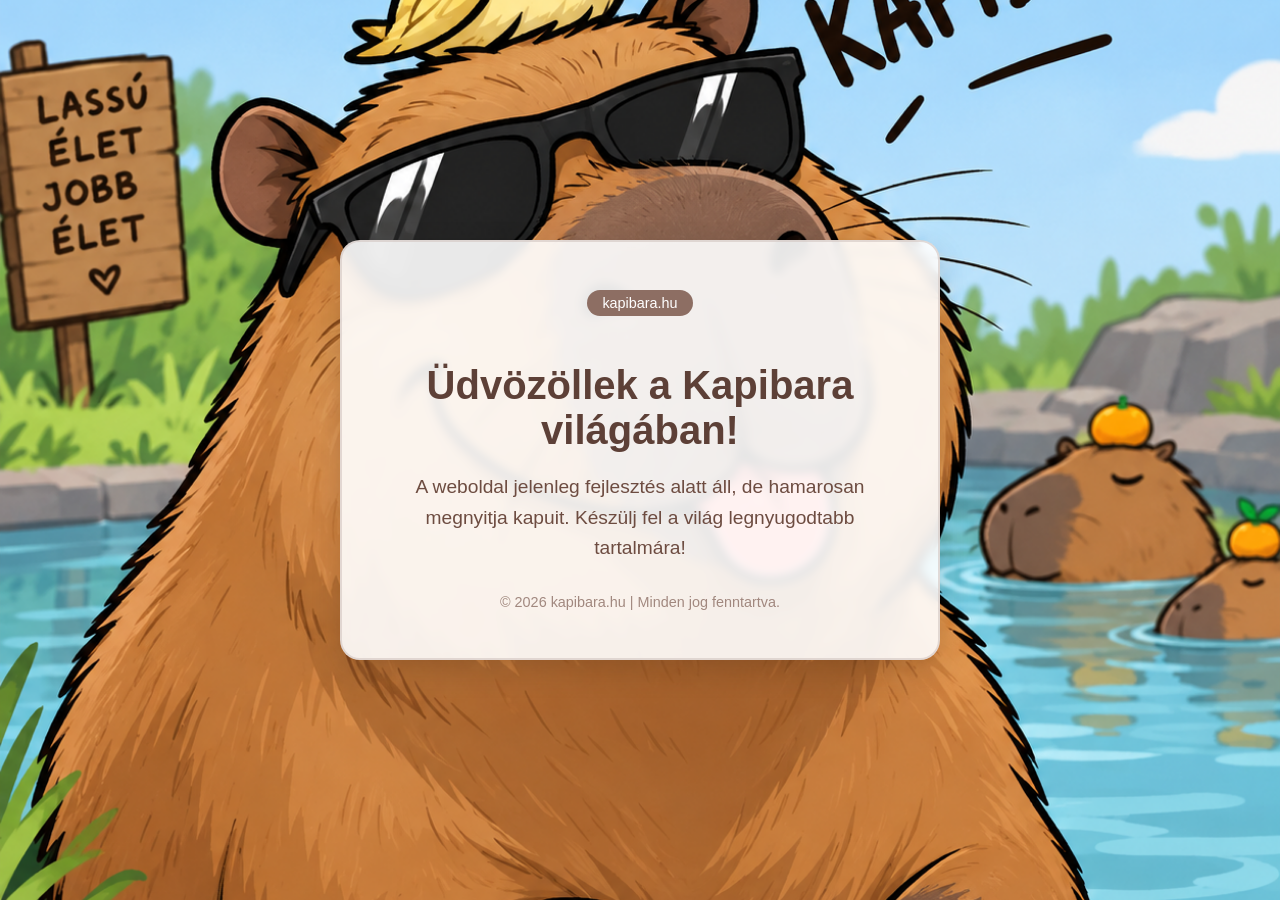
==== index.html @ 33ba71b5 "Update index.html" ====
<!DOCTYPE html>
<html lang="hu">
<head>
    <meta charset="UTF-8">
    <meta name="viewport" content="width=device-width, initial-scale=1.0">
    <title>kapibara.hu - Hamarosan érkezik</title>
    <style>
        body {
            font-family: 'Segoe UI', Tahoma, Geneva, Verdana, sans-serif;
            color: #3e2723;
            margin: 0;
            padding: 0;
            display: flex;
            justify-content: center;
            align-items: center;
            height: 100vh;
            text-align: center;
            
            
            background-color: #f4ede4; 
            background-image: url('image_UdQKE-.png'); 
            background-repeat: no-repeat;
            background-position: center center;
            background-attachment: fixed; 
            background-size: cover; 
        }
        .container {
            
            background-color: rgba(255, 255, 255, 0.9); 
            backdrop-filter: blur(5px); 
            padding: 3rem;
            border-radius: 20px;
            box-shadow: 0 10px 30px rgba(0,0,0,0.15);
            max-width: 500px;
            border: 2px solid rgba(215, 204, 200, 0.7);
            margin: 20px;
        }
        h1 {
            color: #5d4037;
            font-size: 2.5rem;
            margin-bottom: 10px;
        }
        p {
            font-size: 1.2rem;
            line-height: 1.6;
            color: #6d4c41;
        }
        .badge {
            background-color: #8d6e63;
            color: white;
            padding: 5px 15px;
            border-radius: 50px;
            font-size: 0.9rem;
            display: inline-block;
            margin-bottom: 20px;
        }
        .footer {
            margin-top: 30px;
            font-size: 0.9rem;
            color: #a1887f;
        }
    </style>
</head>
<body>

    <div class="container">
        <div class="badge">kapibara.hu</div>
        <h1>Üdvözöllek a Kapibara világában!</h1>
        
        <p>A weboldal jelenleg fejlesztés alatt áll, de hamarosan megnyitja kapuit. Készülj fel a világ legnyugodtabb tartalmára!</p>
        <div class="footer">&copy; 2026 kapibara.hu | Minden jog fenntartva.</div>
    </div>

</body>
</html>
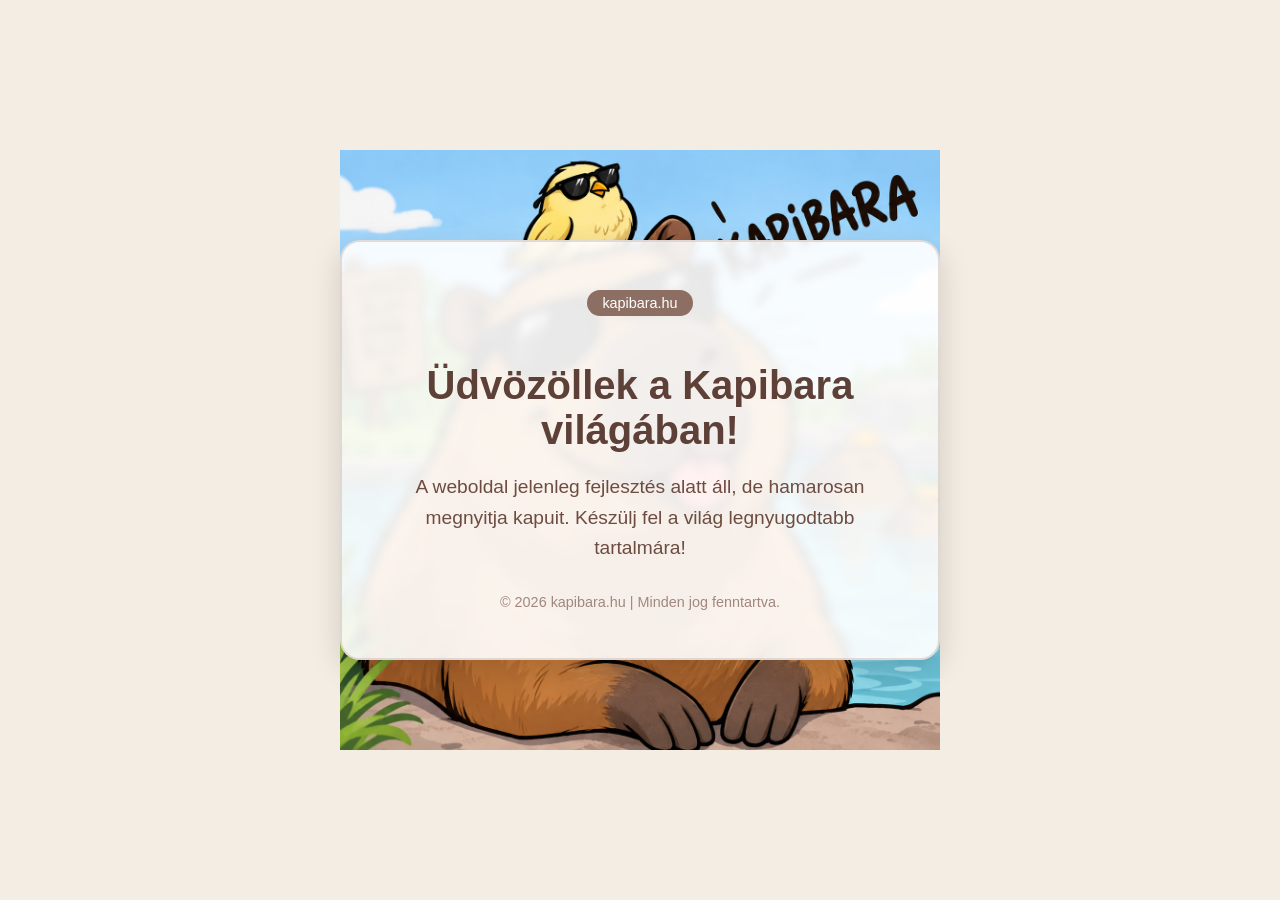
==== commit a34bfe81: "Modify HTML and CSS for improved layout Updated background image size and added comments for clarity" ====
--- a/index.html
+++ b/index.html
@@ -5,7 +5,7 @@
     <meta name="viewport" content="width=device-width, initial-scale=1.0">
     <title>kapibara.hu - Hamarosan érkezik</title>
     <style>
-        body {
+       body {
             font-family: 'Segoe UI', Tahoma, Geneva, Verdana, sans-serif;
             color: #3e2723;
             margin: 0;
@@ -16,13 +16,13 @@
             height: 100vh;
             text-align: center;
             
-            
-            background-color: #f4ede4; 
+            /* Kisebb, középre igazított háttér beállításai */
+            background-color: #f4ede4; /* A rajzhoz illő homokbarna háttérszín a szélekre */
             background-image: url('image_UdQKE-.png'); 
-            background-repeat: no-repeat;
-            background-position: center center;
+            background-repeat: no-repeat; /* Nem engedjük, hogy sokszorozódjon */
+            background-position: center center; /* Pontosan középen tartja a képet */
             background-attachment: fixed; 
-            background-size: cover; 
+            background-size: 600px auto; /* Fix 600 pixel szélesre veszi a képet, így nem lesz óriási */
         }
         .container {
             
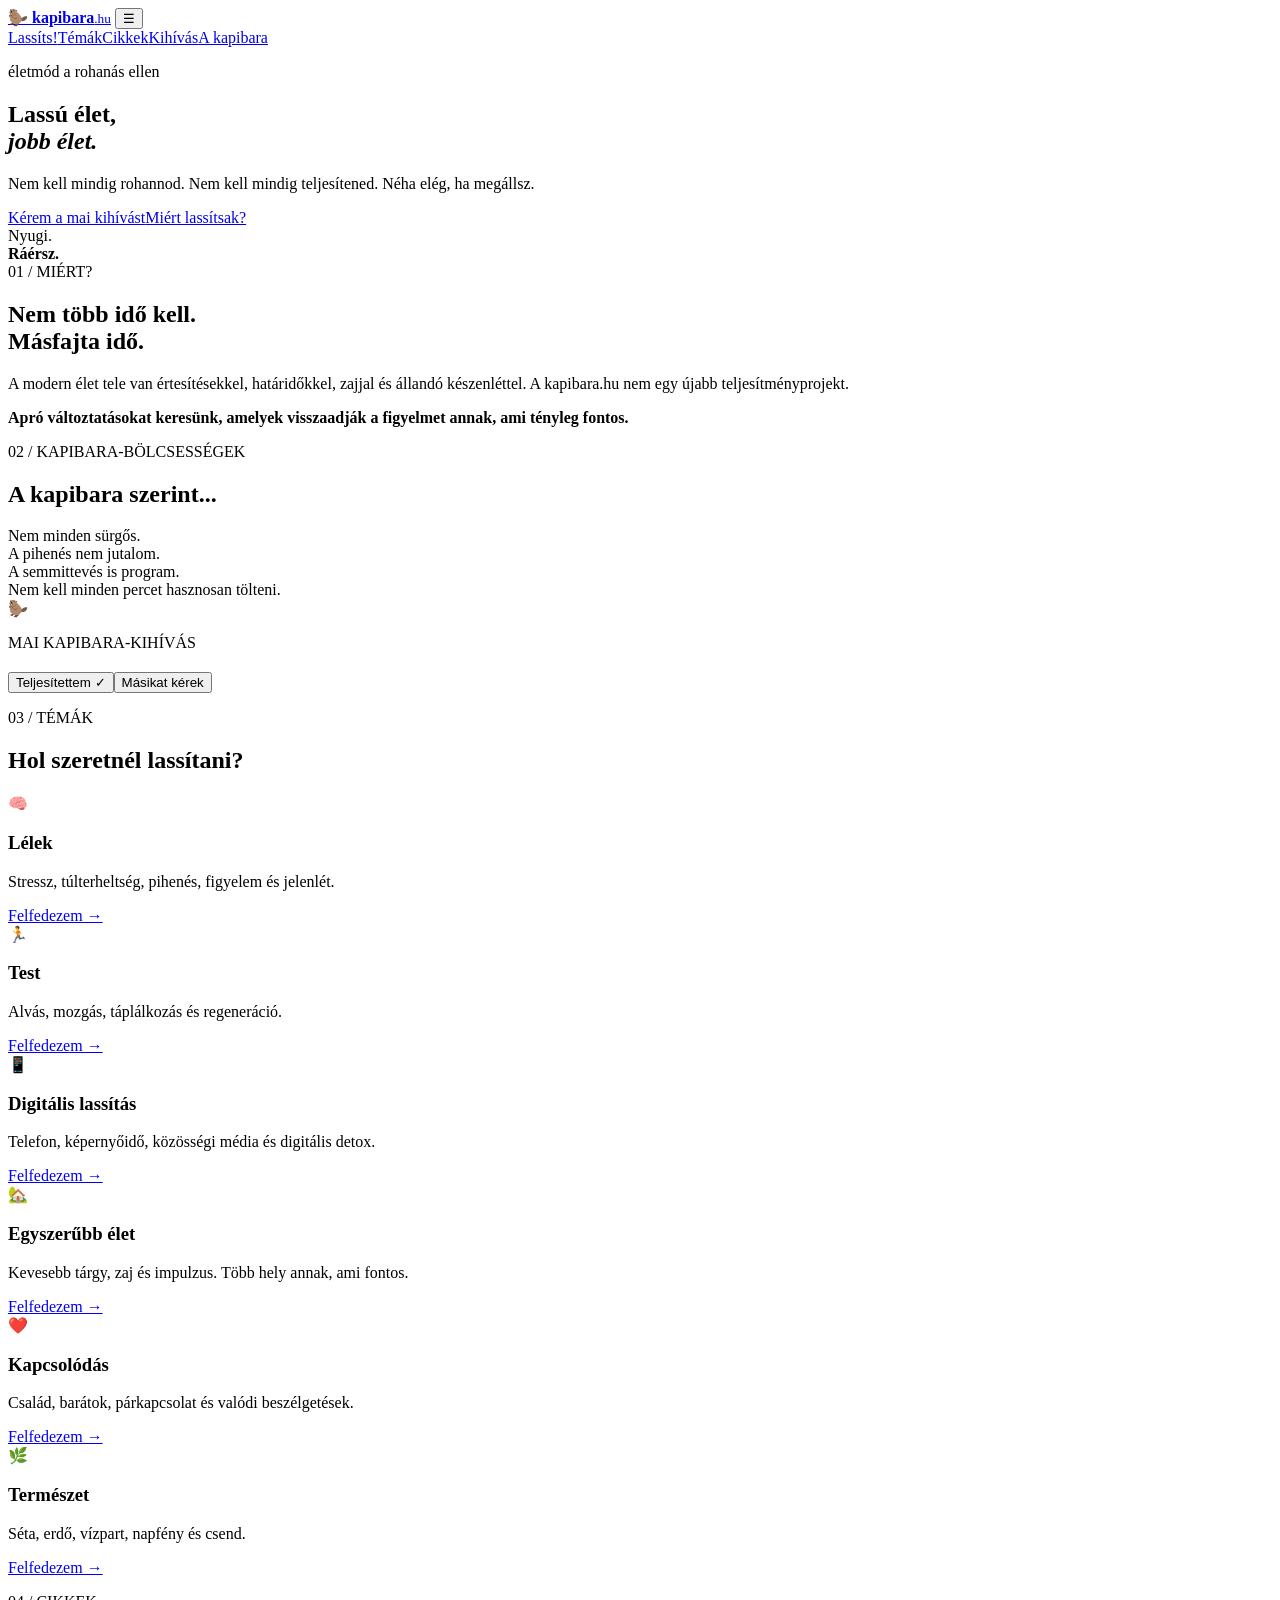
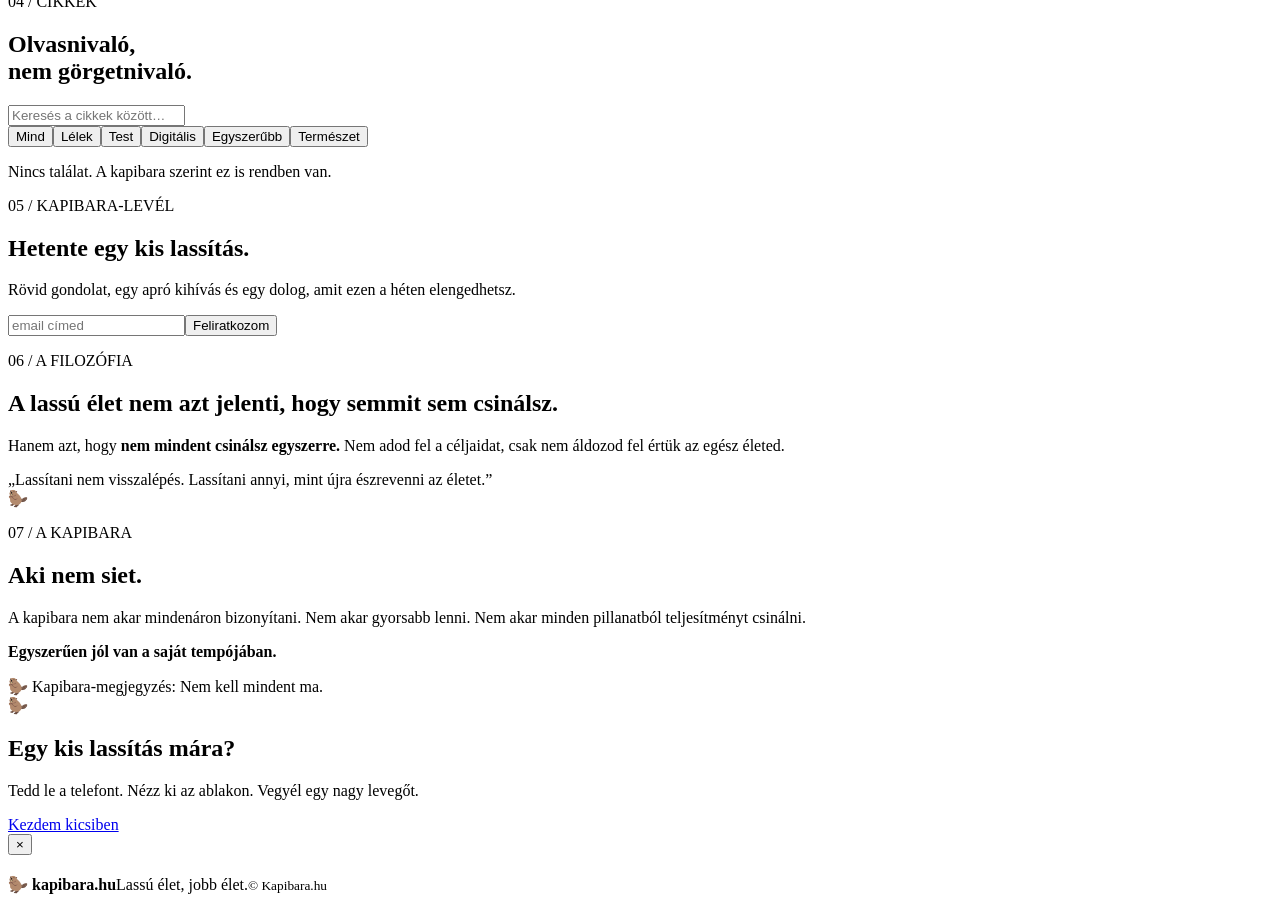
==== commit 81d952c9: "Add files via upload" ====
--- a/index.html
+++ b/index.html
@@ -1,76 +1,55 @@
-<!DOCTYPE html>
-<html lang="hu">
-<head>
-    <meta charset="UTF-8">
-    <meta name="viewport" content="width=device-width, initial-scale=1.0">
-    <title>kapibara.hu - Hamarosan érkezik</title>
-    <style>
-       body {
-            font-family: 'Segoe UI', Tahoma, Geneva, Verdana, sans-serif;
-            color: #3e2723;
-            margin: 0;
-            padding: 0;
-            display: flex;
-            justify-content: center;
-            align-items: center;
-            height: 100vh;
-            text-align: center;
-            
-            /* Kisebb, középre igazított háttér beállításai */
-            background-color: #f4ede4; /* A rajzhoz illő homokbarna háttérszín a szélekre */
-            background-image: url('image_UdQKE-.png'); 
-            background-repeat: no-repeat; /* Nem engedjük, hogy sokszorozódjon */
-            background-position: center center; /* Pontosan középen tartja a képet */
-            background-attachment: fixed; 
-            background-size: 600px auto; /* Fix 600 pixel szélesre veszi a képet, így nem lesz óriási */
-        }
-        .container {
-            
-            background-color: rgba(255, 255, 255, 0.9); 
-            backdrop-filter: blur(5px); 
-            padding: 3rem;
-            border-radius: 20px;
-            box-shadow: 0 10px 30px rgba(0,0,0,0.15);
-            max-width: 500px;
-            border: 2px solid rgba(215, 204, 200, 0.7);
-            margin: 20px;
-        }
-        h1 {
-            color: #5d4037;
-            font-size: 2.5rem;
-            margin-bottom: 10px;
-        }
-        p {
-            font-size: 1.2rem;
-            line-height: 1.6;
-            color: #6d4c41;
-        }
-        .badge {
-            background-color: #8d6e63;
-            color: white;
-            padding: 5px 15px;
-            border-radius: 50px;
-            font-size: 0.9rem;
-            display: inline-block;
-            margin-bottom: 20px;
-        }
-        .footer {
-            margin-top: 30px;
-            font-size: 0.9rem;
-            color: #a1887f;
-        }
-    </style>
-</head>
-<body>
-
-    <div class="container">
-        <div class="badge">kapibara.hu</div>
-        <h1>Üdvözöllek a Kapibara világában!</h1>
-        
-        <p>A weboldal jelenleg fejlesztés alatt áll, de hamarosan megnyitja kapuit. Készülj fel a világ legnyugodtabb tartalmára!</p>
-        <div class="footer">&copy; 2026 kapibara.hu | Minden jog fenntartva.</div>
-    </div>
-
-</body>
-</html>
-
+<!doctype html>
+<html lang="hu">
+<head>
+<meta charset="utf-8"><meta name="viewport" content="width=device-width,initial-scale=1">
+<title>Kapibara.hu — Lassú élet, jobb élet</title>
+<meta name="description" content="Lassíts egy kicsit. Kapibara.hu — életmód, apró kihívások és gondolatok a nyugodtabb mindennapokhoz.">
+<meta name="theme-color" content="#f3eee2">
+<link rel="stylesheet" href="css/style.css">
+</head>
+<body>
+<header class="header">
+<a class="logo" href="#top">🦫 <b>kapibara</b><small>.hu</small></a>
+<button class="hamb" aria-label="Menü">☰</button>
+<nav class="nav"><a href="#lassits">Lassíts!</a><a href="#temak">Témák</a><a href="#cikkek">Cikkek</a><a href="#kihivas">Kihívás</a><a href="#kapibara">A kapibara</a></nav>
+</header>
+
+<main id="top">
+<section class="hero">
+<div><p class="kicker">életmód a rohanás ellen</p><h1>Lassú élet,<br><i>jobb élet.</i></h1><p class="lead">Nem kell mindig rohannod. Nem kell mindig teljesítened. Néha elég, ha megállsz.</p>
+<div class="buttons"><a class="btn dark" href="#kihivas">Kérem a mai kihívást</a><a class="btn light" href="#lassits">Miért lassítsak?</a></div></div>
+<div class="scene"><div class="sun"></div><div class="water"></div><div class="capy"><b class="ear a"></b><b class="ear b"></b><b class="eye a"></b><b class="eye b"></b><b class="snout"></b><b class="smile"></b><b class="leg a"></b><b class="leg b"></b></div><div class="speech">Nyugi.<br><strong>Ráérsz.</strong></div></div>
+</section>
+
+<section id="lassits" class="split"><div class="label">01 / MIÉRT?</div><div><h2>Nem több idő kell.<br>Másfajta idő.</h2><p>A modern élet tele van értesítésekkel, határidőkkel, zajjal és állandó készenléttel. A kapibara.hu nem egy újabb teljesítményprojekt.</p><p><strong>Apró változtatásokat keresünk, amelyek visszaadják a figyelmet annak, ami tényleg fontos.</strong></p></div></section>
+
+<section class="wisdom"><p class="kicker">02 / KAPIBARA-BÖLCSESSÉGEK</p><h2>A kapibara szerint...</h2><div class="wisdom-grid"><div>Nem minden sürgős.</div><div>A pihenés nem jutalom.</div><div>A semmittevés is program.</div><div>Nem kell minden percet hasznosan tölteni.</div></div></section>
+
+<section id="kihivas" class="challenge"><div class="challenge-inner"><div class="big-capy">🦫</div><p class="kicker">MAI KAPIBARA-KIHÍVÁS</p><h2 id="challenge-title"></h2><p id="challenge-text"></p><div class="challenge-actions"><button id="done" class="btn clay">Teljesítettem ✓</button><button id="next" class="btn outline">Másikat kérek</button></div><div class="progress"><span id="progress"></span></div><small id="status"></small></div></section>
+
+<section id="temak" class="section"><p class="kicker">03 / TÉMÁK</p><h2>Hol szeretnél lassítani?</h2><div class="cards">
+<article><span>🧠</span><h3>Lélek</h3><p>Stressz, túlterheltség, pihenés, figyelem és jelenlét.</p><a href="#cikkek" data-filter="Lélek">Felfedezem →</a></article>
+<article><span>🏃</span><h3>Test</h3><p>Alvás, mozgás, táplálkozás és regeneráció.</p><a href="#cikkek" data-filter="Test">Felfedezem →</a></article>
+<article><span>📱</span><h3>Digitális lassítás</h3><p>Telefon, képernyőidő, közösségi média és digitális detox.</p><a href="#cikkek" data-filter="Digitális">Felfedezem →</a></article>
+<article><span>🏡</span><h3>Egyszerűbb élet</h3><p>Kevesebb tárgy, zaj és impulzus. Több hely annak, ami fontos.</p><a href="#cikkek" data-filter="Egyszerűbb">Felfedezem →</a></article>
+<article><span>❤️</span><h3>Kapcsolódás</h3><p>Család, barátok, párkapcsolat és valódi beszélgetések.</p><a href="#cikkek" data-filter="Kapcsolódás">Felfedezem →</a></article>
+<article><span>🌿</span><h3>Természet</h3><p>Séta, erdő, vízpart, napfény és csend.</p><a href="#cikkek" data-filter="Természet">Felfedezem →</a></article>
+</div></section>
+
+<section id="cikkek" class="section paper"><div class="article-head"><div><p class="kicker">04 / CIKKEK</p><h2>Olvasnivaló,<br>nem görgetnivaló.</h2></div><input id="search" type="search" placeholder="Keresés a cikkek között…" aria-label="Cikkek keresése"></div>
+<div class="filters"><button class="filter active" data-cat="Mind">Mind</button><button class="filter" data-cat="Lélek">Lélek</button><button class="filter" data-cat="Test">Test</button><button class="filter" data-cat="Digitális">Digitális</button><button class="filter" data-cat="Egyszerűbb">Egyszerűbb</button><button class="filter" data-cat="Természet">Természet</button></div>
+<div id="articles" class="articles"></div><p id="empty" class="empty">Nincs találat. A kapibara szerint ez is rendben van.</p></section>
+
+<section class="newsletter"><div><p class="kicker">05 / KAPIBARA-LEVÉL</p><h2>Hetente egy kis lassítás.</h2><p>Rövid gondolat, egy apró kihívás és egy dolog, amit ezen a héten elengedhetsz.</p></div><form id="signup"><input required type="email" placeholder="email címed" aria-label="Email cím"><button class="btn clay">Feliratkozom</button></form></section>
+
+<section class="manifesto"><p class="kicker">06 / A FILOZÓFIA</p><h2>A lassú élet nem azt jelenti, hogy semmit sem csinálsz.</h2><p>Hanem azt, hogy <strong>nem mindent csinálsz egyszerre.</strong> Nem adod fel a céljaidat, csak nem áldozod fel értük az egész életed.</p><div class="quote">„Lassítani nem visszalépés. Lassítani annyi, mint újra észrevenni az életet.”</div></section>
+
+<section id="kapibara" class="split about"><div class="about-art">🦫</div><div><p class="kicker">07 / A KAPIBARA</p><h2>Aki nem siet.</h2><p>A kapibara nem akar mindenáron bizonyítani. Nem akar gyorsabb lenni. Nem akar minden pillanatból teljesítményt csinálni.</p><p><strong>Egyszerűen jól van a saját tempójában.</strong></p><div class="note">🦫 Kapibara-megjegyzés: Nem kell mindent ma.</div></div></section>
+<section class="final"><div>🦫</div><h2>Egy kis lassítás mára?</h2><p>Tedd le a telefont. Nézz ki az ablakon. Vegyél egy nagy levegőt.</p><a class="btn dark" href="#kihivas">Kezdem kicsiben</a></section>
+</main>
+
+<div id="toast" class="toast"></div>
+<div id="modal" class="modal"><div class="modal-box"><button id="close" class="close">×</button><span id="mcat" class="tag"></span><h2 id="mtitle"></h2><p id="mbody"></p></div></div>
+<footer><strong>🦫 kapibara.hu</strong><span>Lassú élet, jobb élet.</span><small>© <span id="year"></span> Kapibara.hu</small></footer>
+<script src="js/app.js"></script>
+</body></html>
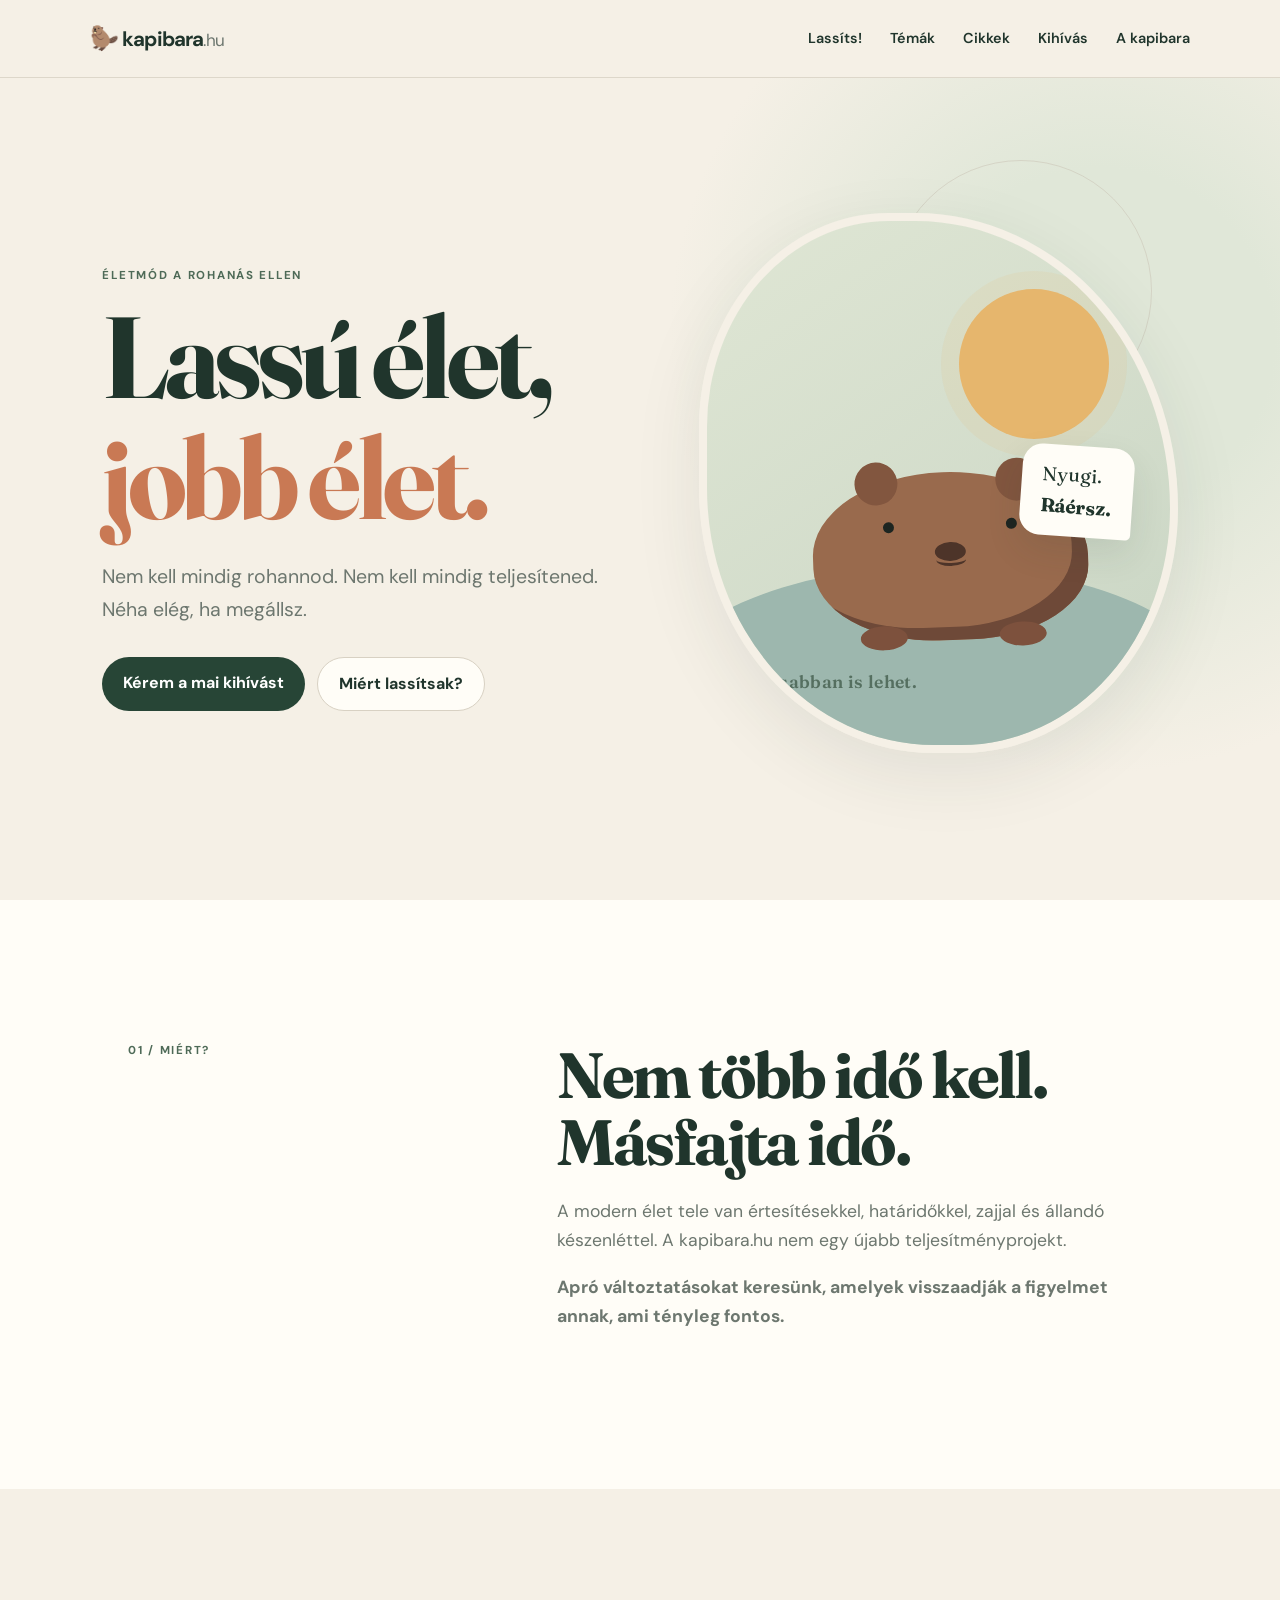
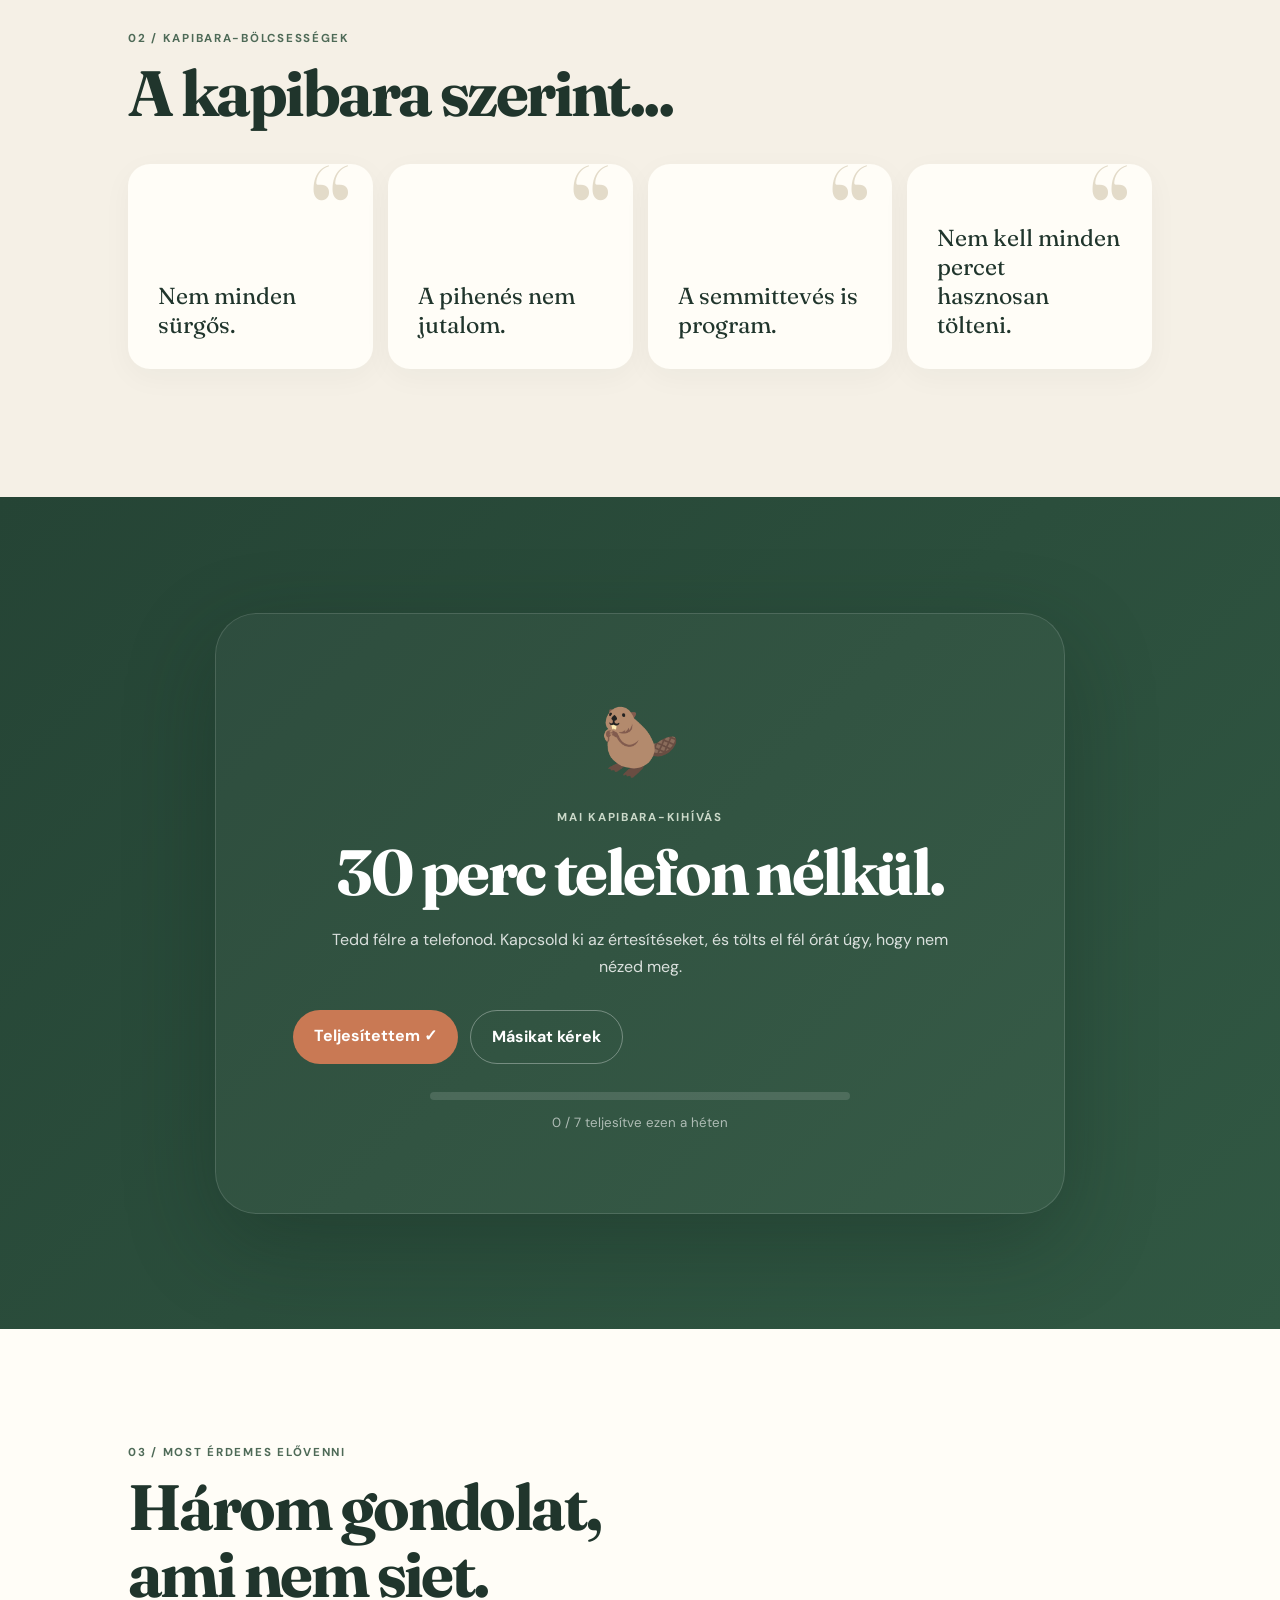
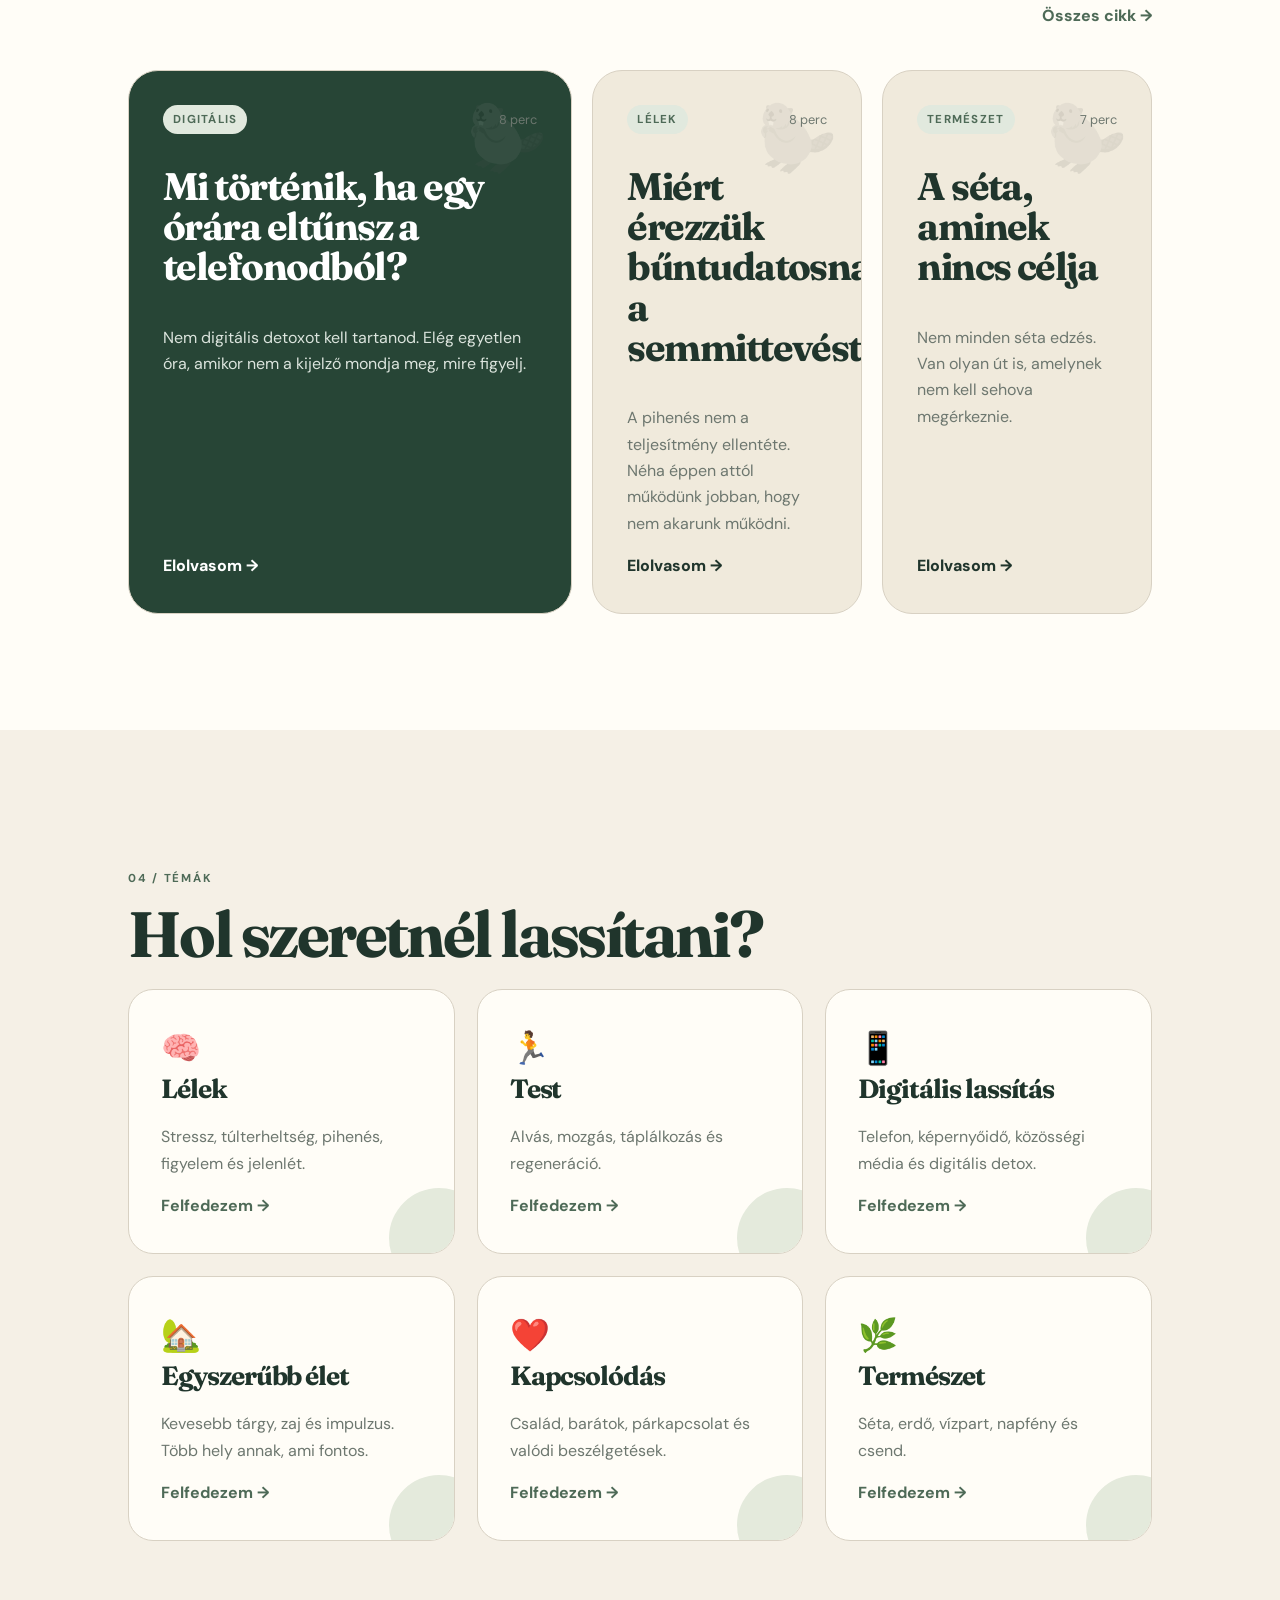
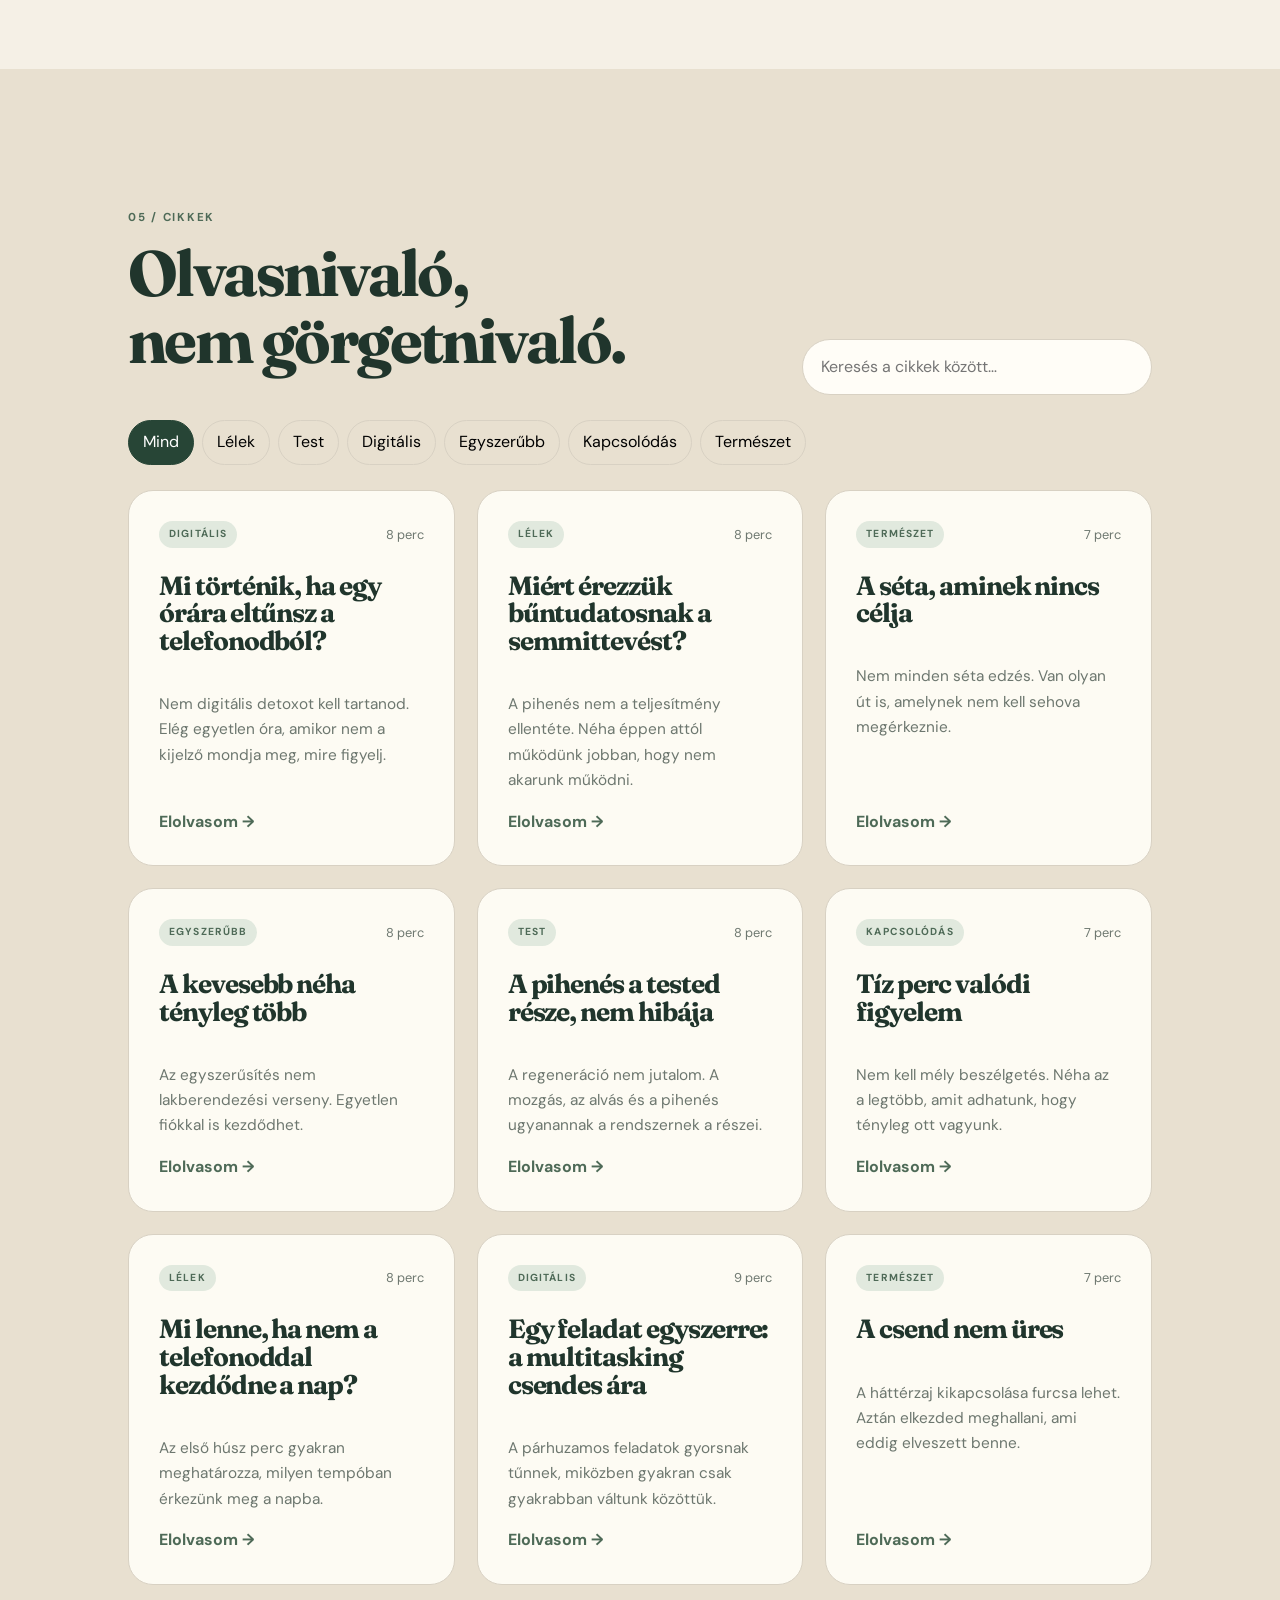
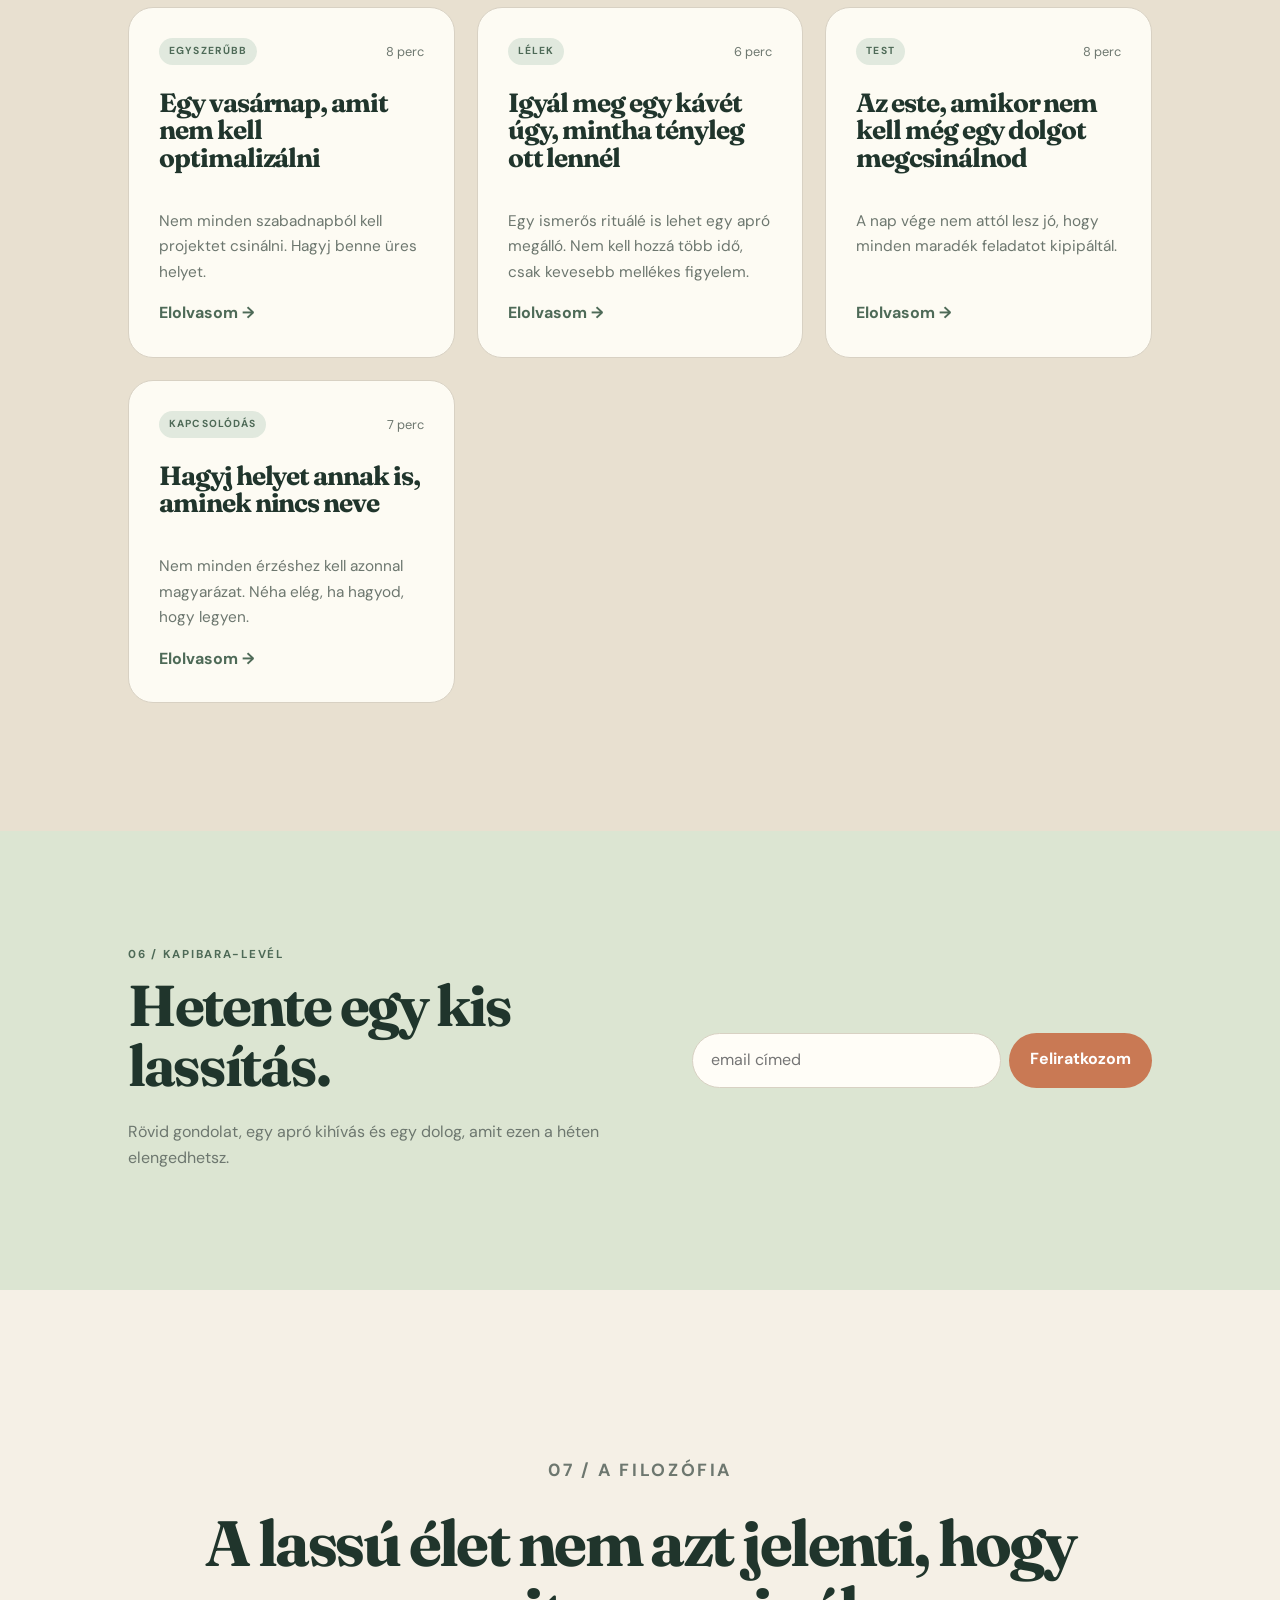
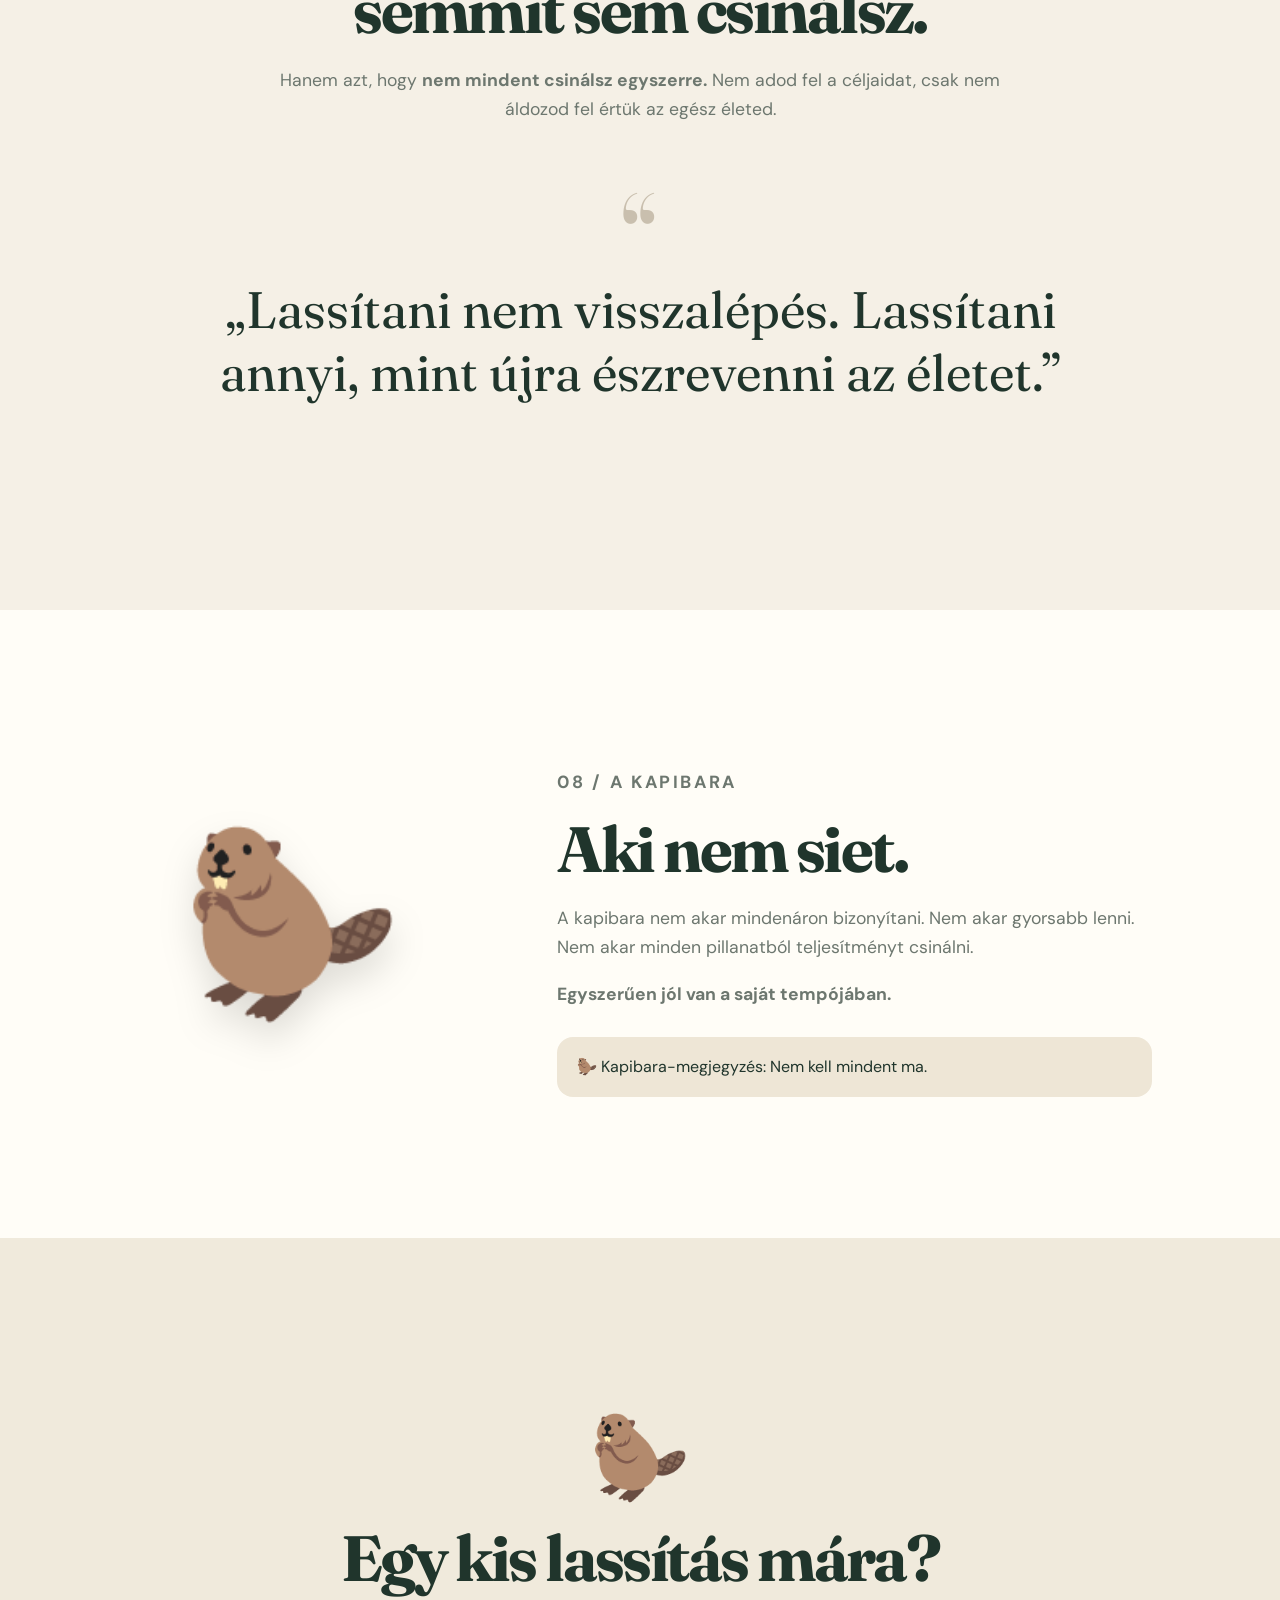
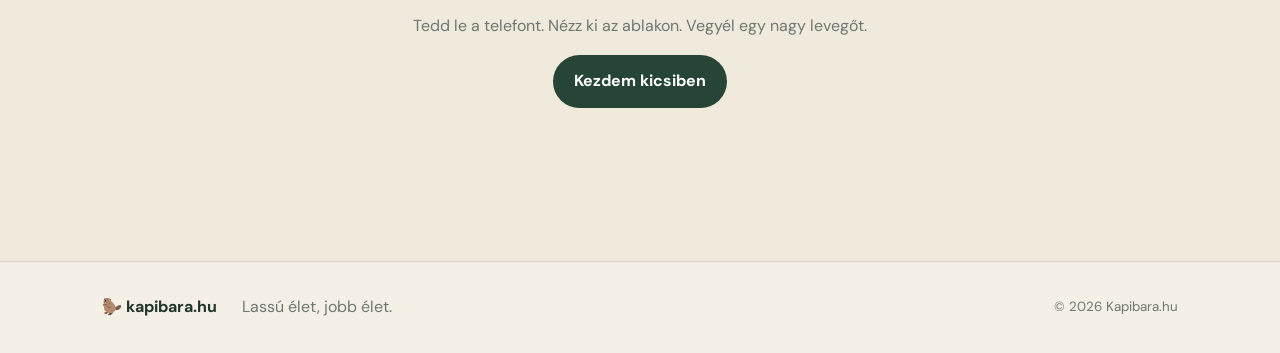
==== commit a26d31aa: "Add files via upload" ====
--- a/index.html
+++ b/index.html
@@ -27,7 +27,9 @@
 
 <section id="kihivas" class="challenge"><div class="challenge-inner"><div class="big-capy">🦫</div><p class="kicker">MAI KAPIBARA-KIHÍVÁS</p><h2 id="challenge-title"></h2><p id="challenge-text"></p><div class="challenge-actions"><button id="done" class="btn clay">Teljesítettem ✓</button><button id="next" class="btn outline">Másikat kérek</button></div><div class="progress"><span id="progress"></span></div><small id="status"></small></div></section>
 
-<section id="temak" class="section"><p class="kicker">03 / TÉMÁK</p><h2>Hol szeretnél lassítani?</h2><div class="cards">
+<section class="featured section"><div class="featured-head"><div><p class="kicker">03 / MOST ÉRDEMES ELŐVENNI</p><h2>Három gondolat,<br>ami nem siet.</h2></div><a class="text-link" href="#cikkek">Összes cikk →</a></div><div id="featured-articles" class="featured-grid"></div></section>
+
+<section id="temak" class="section"><p class="kicker">04 / TÉMÁK</p><h2>Hol szeretnél lassítani?</h2><div class="cards">
 <article><span>🧠</span><h3>Lélek</h3><p>Stressz, túlterheltség, pihenés, figyelem és jelenlét.</p><a href="#cikkek" data-filter="Lélek">Felfedezem →</a></article>
 <article><span>🏃</span><h3>Test</h3><p>Alvás, mozgás, táplálkozás és regeneráció.</p><a href="#cikkek" data-filter="Test">Felfedezem →</a></article>
 <article><span>📱</span><h3>Digitális lassítás</h3><p>Telefon, képernyőidő, közösségi média és digitális detox.</p><a href="#cikkek" data-filter="Digitális">Felfedezem →</a></article>
@@ -36,20 +38,20 @@
 <article><span>🌿</span><h3>Természet</h3><p>Séta, erdő, vízpart, napfény és csend.</p><a href="#cikkek" data-filter="Természet">Felfedezem →</a></article>
 </div></section>
 
-<section id="cikkek" class="section paper"><div class="article-head"><div><p class="kicker">04 / CIKKEK</p><h2>Olvasnivaló,<br>nem görgetnivaló.</h2></div><input id="search" type="search" placeholder="Keresés a cikkek között…" aria-label="Cikkek keresése"></div>
-<div class="filters"><button class="filter active" data-cat="Mind">Mind</button><button class="filter" data-cat="Lélek">Lélek</button><button class="filter" data-cat="Test">Test</button><button class="filter" data-cat="Digitális">Digitális</button><button class="filter" data-cat="Egyszerűbb">Egyszerűbb</button><button class="filter" data-cat="Természet">Természet</button></div>
+<section id="cikkek" class="section paper"><div class="article-head"><div><p class="kicker">05 / CIKKEK</p><h2>Olvasnivaló,<br>nem görgetnivaló.</h2></div><input id="search" type="search" placeholder="Keresés a cikkek között…" aria-label="Cikkek keresése"></div>
+<div class="filters"><button class="filter active" data-cat="Mind">Mind</button><button class="filter" data-cat="Lélek">Lélek</button><button class="filter" data-cat="Test">Test</button><button class="filter" data-cat="Digitális">Digitális</button><button class="filter" data-cat="Egyszerűbb">Egyszerűbb</button><button class="filter" data-cat="Kapcsolódás">Kapcsolódás</button><button class="filter" data-cat="Természet">Természet</button></div>
 <div id="articles" class="articles"></div><p id="empty" class="empty">Nincs találat. A kapibara szerint ez is rendben van.</p></section>
 
-<section class="newsletter"><div><p class="kicker">05 / KAPIBARA-LEVÉL</p><h2>Hetente egy kis lassítás.</h2><p>Rövid gondolat, egy apró kihívás és egy dolog, amit ezen a héten elengedhetsz.</p></div><form id="signup"><input required type="email" placeholder="email címed" aria-label="Email cím"><button class="btn clay">Feliratkozom</button></form></section>
+<section class="newsletter"><div><p class="kicker">06 / KAPIBARA-LEVÉL</p><h2>Hetente egy kis lassítás.</h2><p>Rövid gondolat, egy apró kihívás és egy dolog, amit ezen a héten elengedhetsz.</p></div><form id="signup"><input required type="email" placeholder="email címed" aria-label="Email cím"><button class="btn clay">Feliratkozom</button></form></section>
 
-<section class="manifesto"><p class="kicker">06 / A FILOZÓFIA</p><h2>A lassú élet nem azt jelenti, hogy semmit sem csinálsz.</h2><p>Hanem azt, hogy <strong>nem mindent csinálsz egyszerre.</strong> Nem adod fel a céljaidat, csak nem áldozod fel értük az egész életed.</p><div class="quote">„Lassítani nem visszalépés. Lassítani annyi, mint újra észrevenni az életet.”</div></section>
+<section class="manifesto"><p class="kicker">07 / A FILOZÓFIA</p><h2>A lassú élet nem azt jelenti, hogy semmit sem csinálsz.</h2><p>Hanem azt, hogy <strong>nem mindent csinálsz egyszerre.</strong> Nem adod fel a céljaidat, csak nem áldozod fel értük az egész életed.</p><div class="quote">„Lassítani nem visszalépés. Lassítani annyi, mint újra észrevenni az életet.”</div></section>
 
-<section id="kapibara" class="split about"><div class="about-art">🦫</div><div><p class="kicker">07 / A KAPIBARA</p><h2>Aki nem siet.</h2><p>A kapibara nem akar mindenáron bizonyítani. Nem akar gyorsabb lenni. Nem akar minden pillanatból teljesítményt csinálni.</p><p><strong>Egyszerűen jól van a saját tempójában.</strong></p><div class="note">🦫 Kapibara-megjegyzés: Nem kell mindent ma.</div></div></section>
+<section id="kapibara" class="split about"><div class="about-art">🦫</div><div><p class="kicker">08 / A KAPIBARA</p><h2>Aki nem siet.</h2><p>A kapibara nem akar mindenáron bizonyítani. Nem akar gyorsabb lenni. Nem akar minden pillanatból teljesítményt csinálni.</p><p><strong>Egyszerűen jól van a saját tempójában.</strong></p><div class="note">🦫 Kapibara-megjegyzés: Nem kell mindent ma.</div></div></section>
 <section class="final"><div>🦫</div><h2>Egy kis lassítás mára?</h2><p>Tedd le a telefont. Nézz ki az ablakon. Vegyél egy nagy levegőt.</p><a class="btn dark" href="#kihivas">Kezdem kicsiben</a></section>
 </main>
 
 <div id="toast" class="toast"></div>
 <div id="modal" class="modal"><div class="modal-box"><button id="close" class="close">×</button><span id="mcat" class="tag"></span><h2 id="mtitle"></h2><p id="mbody"></p></div></div>
 <footer><strong>🦫 kapibara.hu</strong><span>Lassú élet, jobb élet.</span><small>© <span id="year"></span> Kapibara.hu</small></footer>
-<script src="js/app.js"></script>
+<script src="js/articles.js"></script><script src="js/app.js"></script>
 </body></html>
--- a/css/style.css
+++ b/css/style.css
@@ -0,0 +1,29 @@
+@import url('https://fonts.googleapis.com/css2?family=DM+Sans:wght@400;500;600;700&family=Fraunces:opsz,wght@9..144,600;9..144,700&display=swap');
+:root{--bg:#f3eee2;--paper:#fbf8f0;--ink:#26362f;--muted:#68736b;--green:#526e5a;--deep:#314c3b;--clay:#c77f5b;--line:#ddd5c5}
+*{box-sizing:border-box}html{scroll-behavior:smooth}body{margin:0;background:var(--bg);color:var(--ink);font-family:"DM Sans",sans-serif;line-height:1.65}a{text-decoration:none;color:inherit}button,input{font:inherit}
+.header{height:74px;position:sticky;top:0;z-index:20;display:flex;align-items:center;justify-content:space-between;padding:0 6vw;background:#f3eee2e8;backdrop-filter:blur(12px);border-bottom:1px solid var(--line)}.logo{font-size:1.25rem;letter-spacing:-.04em}.logo span{font-size:1.5rem}.logo small{font-weight:400;color:var(--muted)}.nav{display:flex;gap:25px;font-size:.9rem;font-weight:600}.nav a:hover{color:var(--clay)}.hamb{display:none;border:1px solid var(--line);background:var(--paper);border-radius:9px;padding:8px 11px}
+.hero{min-height:calc(100vh - 74px);display:grid;grid-template-columns:1.05fr .95fr;align-items:center;gap:5vw;padding:7vw 8vw}.kicker,.label,.tag{font-size:.72rem;letter-spacing:.15em;text-transform:uppercase;font-weight:700;color:var(--green)}h1,h2,h3{font-family:Fraunces,Georgia,serif;line-height:1.05;letter-spacing:-.04em;margin:0 0 22px}h1{font-size:clamp(4rem,8vw,8rem)}h1 i{color:var(--clay);font-style:normal}h2{font-size:clamp(2.5rem,5vw,4.8rem)}h3{font-size:1.65rem}.lead{max-width:560px;font-size:1.2rem;color:var(--muted)}.buttons,.challenge-actions{display:flex;gap:12px;flex-wrap:wrap;margin-top:30px}.btn{display:inline-flex;border:0;border-radius:999px;padding:13px 21px;font-weight:700;cursor:pointer;transition:.2s}.btn:hover{transform:translateY(-2px)}.dark{background:var(--deep);color:#fff}.light{background:var(--paper);border:1px solid var(--line)}.clay{background:var(--clay);color:#fff}.outline{background:transparent;color:#fff;border:1px solid #ffffff55}
+.scene{height:510px;position:relative;overflow:hidden;border-radius:48% 52% 42% 58%;background:#dbe1cf;box-shadow:0 20px 60px #34452a1c}.sun{position:absolute;width:150px;height:150px;right:13%;top:13%;background:#e6b66d;border-radius:50%}.water{position:absolute;width:120%;height:48%;left:-10%;bottom:-14%;background:#9db7ae;border-radius:50%}.capy{position:absolute;left:23%;top:48%;width:275px;height:168px;background:#996a4d;border-radius:48% 52% 43% 45%;box-shadow:inset -16px -13px #6e4938;transform:rotate(-2deg)}.ear,.eye,.snout,.smile,.leg{position:absolute;display:block}.ear{width:43px;height:43px;top:-12px;background:#82563f;border-radius:50%}.ear.a{left:44px}.ear.b{right:47px}.eye{width:11px;height:11px;top:48px;background:#1d2521;border-radius:50%}.eye.a{left:71px}.eye.b{right:70px}.snout{width:31px;height:19px;left:122px;top:70px;background:#4d3429;border-radius:50%}.smile{width:30px;height:13px;left:123px;top:81px;border-bottom:3px solid #4d3429;border-radius:50%}.leg{bottom:-8px;width:47px;height:24px;background:#7d513d;border-radius:50%}.leg.a{left:45px}.leg.b{right:44px}.speech{position:absolute;right:8%;top:43%;padding:14px 20px;background:var(--paper);border-radius:20px 20px 5px 20px;box-shadow:0 15px 35px #26362f1b;transform:rotate(4deg)}
+.split{display:grid;grid-template-columns:.55fr 1fr;gap:8vw;padding:10vw;background:var(--paper)}.split p{max-width:720px;font-size:1.1rem;color:var(--muted)}.wisdom,.section{padding:9vw 10vw}.wisdom-grid{display:grid;grid-template-columns:repeat(4,1fr);gap:15px}.wisdom-grid div{background:var(--paper);min-height:180px;border-radius:22px;padding:28px;display:flex;align-items:flex-end;font:1.45rem Fraunces,serif;box-shadow:0 8px 30px #26362f0a}
+.challenge{padding:7vw 10vw;background:var(--deep);color:white}.challenge-inner{text-align:center;max-width:850px;margin:auto;padding:5vw;border:1px solid #ffffff22;border-radius:38px;background:#ffffff09}.challenge .kicker{color:#cbd9c9}.big-capy{font-size:4rem}.challenge h2{font-size:clamp(2.4rem,5vw,4.5rem)}.challenge-inner>p:not(.kicker){max-width:650px;margin:0 auto 28px;opacity:.82}.progress{height:8px;background:#ffffff20;border-radius:99px;margin:28px auto 9px;max-width:420px;overflow:hidden}.progress span{display:block;width:0;height:100%;background:var(--clay);transition:.4s}.challenge small{opacity:.6}
+.cards{display:grid;grid-template-columns:repeat(3,1fr);gap:18px}.cards article,.articles article{background:var(--paper);border:1px solid var(--line);border-radius:25px;padding:28px;transition:.2s}.cards article:hover,.articles article:hover{transform:translateY(-5px);box-shadow:0 18px 45px #26362f14}.cards span{font-size:2rem}.cards p,.articles p{color:var(--muted)}.cards a,.articles a{font-weight:700;color:var(--green)}
+.paper{background:#e9e1d1}.article-head{display:flex;align-items:end;justify-content:space-between;gap:30px}.article-head input{width:min(350px,100%);padding:14px 18px;border:1px solid var(--line);border-radius:999px;background:var(--paper);outline:none}.filters{display:flex;gap:8px;flex-wrap:wrap;margin:25px 0}.filter{border:1px solid var(--line);background:transparent;border-radius:999px;padding:8px 14px;cursor:pointer}.filter.active,.filter:hover{background:var(--deep);color:#fff;border-color:var(--deep)}.articles{display:grid;grid-template-columns:repeat(3,1fr);gap:18px}.articles .tag{font-size:.64rem}.empty{display:none;color:var(--muted)}
+.newsletter{padding:7vw 10vw;background:#dbe1cf;display:flex;justify-content:space-between;align-items:center;gap:50px}.newsletter>div{max-width:650px}.newsletter p:not(.kicker){color:var(--muted)}.newsletter form{display:flex;gap:8px;min-width:min(460px,100%)}.newsletter input{flex:1;min-width:0;border:1px solid var(--line);border-radius:999px;padding:13px 18px;background:var(--paper)}
+.manifesto{text-align:center;padding:11vw 12vw}.manifesto>p{max-width:780px;margin:0 auto 24px;color:var(--muted);font-size:1.1rem}.quote{font:clamp(1.8rem,4vw,3.3rem) Fraunces,serif;max-width:900px;margin:50px auto 0}.about{align-items:center}.about-art{text-align:center;font-size:12rem;filter:drop-shadow(0 18px 18px #0002)}.note{margin-top:28px;background:#eee6d6;border-radius:16px;padding:17px 20px;max-width:600px}.final{text-align:center;padding:10vw 6vw}.final>div{font-size:4rem}.final p{color:var(--muted)}
+.modal{display:none;position:fixed;inset:0;z-index:50;background:#1f2c258c;padding:7vw;align-items:center;justify-content:center}.modal.open{display:flex}.modal-box{position:relative;background:var(--paper);max-width:720px;padding:55px;border-radius:30px;box-shadow:0 30px 90px #0004}.modal-box p{font-size:1.08rem;color:var(--muted)}.close{position:absolute;right:20px;top:15px;border:0;background:none;font-size:2rem;cursor:pointer}.toast{position:fixed;right:20px;bottom:20px;z-index:60;background:var(--deep);color:#fff;padding:13px 18px;border-radius:12px;opacity:0;transform:translateY(15px);transition:.25s}.toast.show{opacity:1;transform:none}
+footer{display:flex;gap:25px;align-items:center;flex-wrap:wrap;padding:32px 8vw;border-top:1px solid var(--line);color:var(--muted)}footer strong{color:var(--ink)}footer small{margin-left:auto}
+@media(max-width:850px){.nav{display:none}.nav.open{display:flex;position:absolute;top:74px;left:0;right:0;padding:18px 6vw;background:var(--paper);flex-direction:column;border-bottom:1px solid var(--line)}.hamb{display:block}.hero{grid-template-columns:1fr;padding:14vw 7vw}.scene{height:390px}.split{grid-template-columns:1fr;padding:14vw 7vw}.wisdom-grid{grid-template-columns:1fr 1fr}.cards,.articles{grid-template-columns:1fr 1fr}.newsletter{display:block}.newsletter form{margin-top:25px}}
+@media(min-width:851px){.hamb{display:none}}
+@media(max-width:540px){h1{font-size:3.7rem}.wisdom-grid,.cards,.articles{grid-template-columns:1fr}.scene{height:330px}.capy{transform:scale(.76);left:10%;top:48%}.speech{right:3%;top:25%}.article-head{display:block}.article-head input{margin-top:20px}.newsletter form{min-width:0;display:block}.newsletter input{width:100%;margin-bottom:8px}.newsletter .btn{width:100%}.modal-box{padding:38px 25px}footer{display:block}footer small{display:block;margin-top:10px}}
+/* v4 — editorial redesign */
+:root{--bg:#f5f0e6;--paper:#fffdf7;--ink:#20352c;--muted:#6d776f;--green:#4e6a57;--deep:#274536;--clay:#c97954;--line:#d8d1c3;--soft:#e4eadc;--shadow:0 22px 70px rgba(32,53,44,.09)}
+body{background:var(--bg);overflow-x:hidden}.header{height:78px;padding:0 7vw;background:rgba(245,240,230,.84);border-bottom:1px solid rgba(216,209,195,.8)}.logo{font-size:1.28rem}.logo:first-letter{font-size:1.45rem}.nav{gap:28px}.nav a{position:relative}.nav a:after{content:"";position:absolute;left:0;right:100%;bottom:-6px;height:2px;background:var(--clay);transition:.25s}.nav a:hover:after{right:0}
+.hero{position:relative;min-height:calc(100vh - 78px);padding:8vw 8vw 9vw;grid-template-columns:1fr .9fr;background:radial-gradient(circle at 86% 32%,#e0e7d8 0 14%,transparent 35%)}.hero:before{content:"";position:absolute;width:260px;height:260px;border:1px solid #c8c0b1;border-radius:50%;right:10%;top:10%;opacity:.5}.hero h1{max-width:800px;font-size:clamp(4.5rem,9vw,9rem);text-wrap:balance}.hero .lead{font-size:1.22rem;line-height:1.7}.scene{height:540px;border-radius:42% 58% 48% 52%;background:linear-gradient(145deg,#dfe6d4,#c9d5c4);box-shadow:var(--shadow);border:8px solid #f5f0e6}.scene:after{content:"Lassabban is lehet.";position:absolute;left:9%;bottom:10%;font:600 1.1rem Fraunces,serif;letter-spacing:.02em;color:#496353;opacity:.85}.sun{box-shadow:0 0 0 18px #e6b66d20}.speech{font-family:Fraunces,serif;font-size:1.2rem}.split{padding:11vw 10vw}.split>div:last-child{max-width:820px}.wisdom{padding:10vw 10vw}.wisdom h2{margin-bottom:38px}.wisdom-grid div{min-height:205px;padding:30px;position:relative;overflow:hidden}.wisdom-grid div:before{content:"“";position:absolute;right:20px;top:-28px;font:9rem Fraunces,serif;color:#e3dbc9}.challenge{padding:9vw 10vw;background:linear-gradient(135deg,#254435,#315843)}.challenge-inner{padding:6vw;border-radius:42px;box-shadow:0 30px 90px #13281e55}.section{padding:10vw 10vw}.cards{gap:22px}.cards article{padding:32px;min-height:265px;position:relative;overflow:hidden}.cards article:after{content:"";position:absolute;width:100px;height:100px;border-radius:50%;right:-35px;bottom:-35px;background:#e4eadc}.cards article:hover{transform:translateY(-7px);box-shadow:var(--shadow)}.paper{background:#e8e0d0}.article-head h2{max-width:650px}.articles{gap:22px}.articles article{padding:30px;min-height:310px;display:flex;flex-direction:column}.article-meta{display:flex;justify-content:space-between;align-items:center;gap:15px;color:var(--muted);font-size:.8rem}.articles h3{margin-top:24px}.articles p{font-size:.96rem}.read-link{margin-top:auto}.tag{display:inline-flex;align-items:center;gap:5px;background:#e1e9de;padding:5px 10px;border-radius:999px;color:var(--green);letter-spacing:.11em}.newsletter{padding:8vw 10vw;background:#dce5d2}.newsletter h2{font-size:clamp(2.5rem,4.5vw,4.4rem)}.manifesto{padding:13vw 12vw}.quote{position:relative;padding:40px 0}.quote:before{content:"“";display:block;font:8rem/0.5 Fraunces,serif;color:#c9bfae}.about-art{font-size:11rem}.final{padding:12vw 6vw;background:#f0eadc}.final>div{font-size:5rem}.toast{border-radius:999px;box-shadow:var(--shadow)}
+/* article pages */
+.article-hero{padding:10vw 8vw 8vw;background:linear-gradient(135deg,#e5eadc 0%,#f5f0e6 55%,#eadfd0 100%);border-bottom:1px solid var(--line)}.article-hero-inner{max-width:950px;margin:auto}.back{display:inline-block;margin-bottom:55px;color:var(--green);font-weight:700}.article-hero .article-meta{max-width:600px;margin-bottom:25px}.article-hero h1{font-size:clamp(3.2rem,7vw,6.8rem);max-width:1000px}.article-hero .lead{max-width:760px;font-size:1.3rem}.article-content{max-width:1100px;margin:0 auto;padding:8vw 5vw;display:grid;grid-template-columns:minmax(0,720px) 280px;gap:90px}.article-content p{font-size:1.12rem;line-height:1.9;color:#4e5c54;margin:0 0 28px}.article-content .leadpara{font-size:1.42rem;line-height:1.75;color:var(--ink)}.article-content aside{align-self:start;position:sticky;top:110px;background:var(--paper);border:1px solid var(--line);border-radius:28px;padding:28px;box-shadow:var(--shadow)}.article-content aside p{font-size:.95rem;line-height:1.6}.aside-capy{font-size:4rem;margin-bottom:10px}.article-bottom{text-align:center;padding:8vw 6vw 11vw;background:#e8e0d0}.article-bottom h2{max-width:760px;margin:0 auto 35px}.article-page footer{background:var(--paper)}
+@media(max-width:850px){.hero{padding:14vw 7vw;grid-template-columns:1fr}.scene{height:420px}.article-content{grid-template-columns:1fr;gap:35px}.article-content aside{position:static}.wisdom-grid{grid-template-columns:1fr 1fr}.cards,.articles{grid-template-columns:1fr 1fr}}
+@media(max-width:540px){.hero h1{font-size:3.8rem}.scene{height:330px}.wisdom-grid,.cards,.articles{grid-template-columns:1fr}.article-hero{padding:15vw 7vw}.article-hero h1{font-size:3.1rem}.article-content{padding:14vw 7vw}.article-content p{font-size:1.04rem}.article-content .leadpara{font-size:1.2rem}.article-bottom{padding:16vw 7vw}.back{margin-bottom:35px}}
+/* v5 — calmer magazine system */
+::selection{background:#c97954;color:#fff}.text-link{font-weight:800;color:var(--green);white-space:nowrap}.featured{padding-top:8vw;padding-bottom:9vw;background:var(--paper)}.featured-head{display:flex;justify-content:space-between;align-items:end;gap:30px;margin-bottom:40px}.featured-grid{display:grid;grid-template-columns:1.35fr .82fr .82fr;gap:20px}.featured-card{min-height:390px;background:#f0eadc;border:1px solid var(--line);border-radius:30px;padding:34px;display:flex;flex-direction:column;position:relative;overflow:hidden}.featured-card:first-child{background:var(--deep);color:#fff}.featured-card:first-child p{color:#dbe4dd}.featured-card:before{content:'🦫';position:absolute;right:24px;top:15px;font-size:4rem;opacity:.12;filter:grayscale(1)}.featured-card .article-meta{position:relative}.featured-card h3{font-size:clamp(1.9rem,3vw,3rem);max-width:540px;margin-top:32px}.featured-card p{color:var(--muted);max-width:580px}.featured-card .read-link{margin-top:auto;font-weight:800}.featured-card .tag{width:max-content}.articles article{background:rgba(255,253,247,.92)}.article-card{position:relative}.article-card:before{content:'';position:absolute;inset:auto 25px 0 25px;height:3px;background:var(--clay);transform:scaleX(0);transform-origin:left;transition:.25s}.article-card:hover:before{transform:scaleX(1)}.article-hero{position:relative;overflow:hidden}.article-hero:after{content:'🦫';position:absolute;right:7vw;bottom:-45px;font-size:13rem;opacity:.08;filter:grayscale(1)}.article-hero-inner{position:relative;z-index:1}.article-content{padding-top:7vw}.article-content #body{max-width:700px}.article-content #body h2{font-size:clamp(1.9rem,3vw,2.8rem);margin:54px 0 18px}.article-content #body p{margin-bottom:24px}.article-content #body .leadpara{font-size:1.42rem}.article-content aside{border-top:5px solid var(--clay)}.article-bottom{position:relative;overflow:hidden}.article-bottom:after{content:'🌿';position:absolute;right:8%;bottom:-40px;font-size:10rem;opacity:.08}.article-page .header{background:rgba(245,240,230,.92)}
+@media(max-width:900px){.featured-grid{grid-template-columns:1fr 1fr}.featured-card:first-child{grid-column:1/-1;min-height:330px}}
+@media(max-width:540px){.featured-head{display:block}.featured-head .text-link{display:inline-block;margin-top:4px}.featured-grid{grid-template-columns:1fr}.featured-card:first-child{grid-column:auto}.featured-card{min-height:300px}.article-hero:after{right:-10px;font-size:8rem}.article-content #body h2{margin-top:42px}}
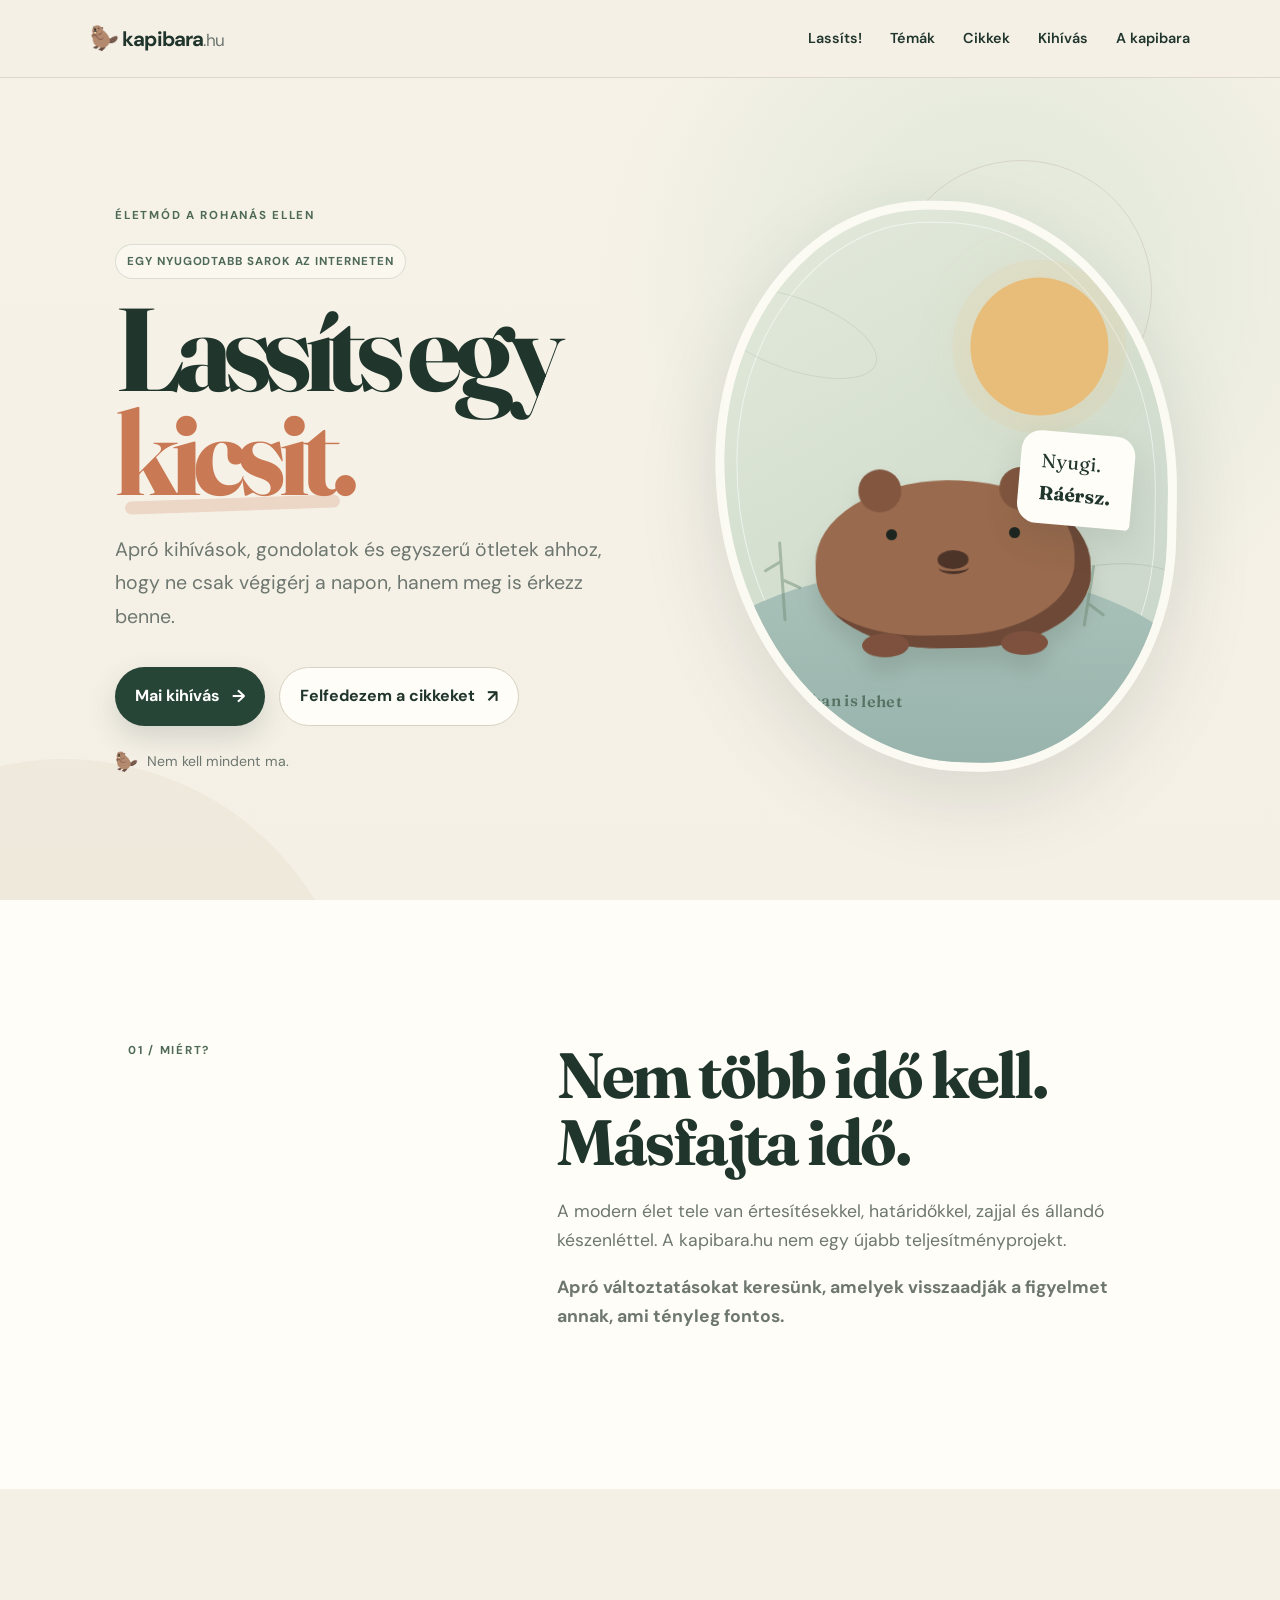
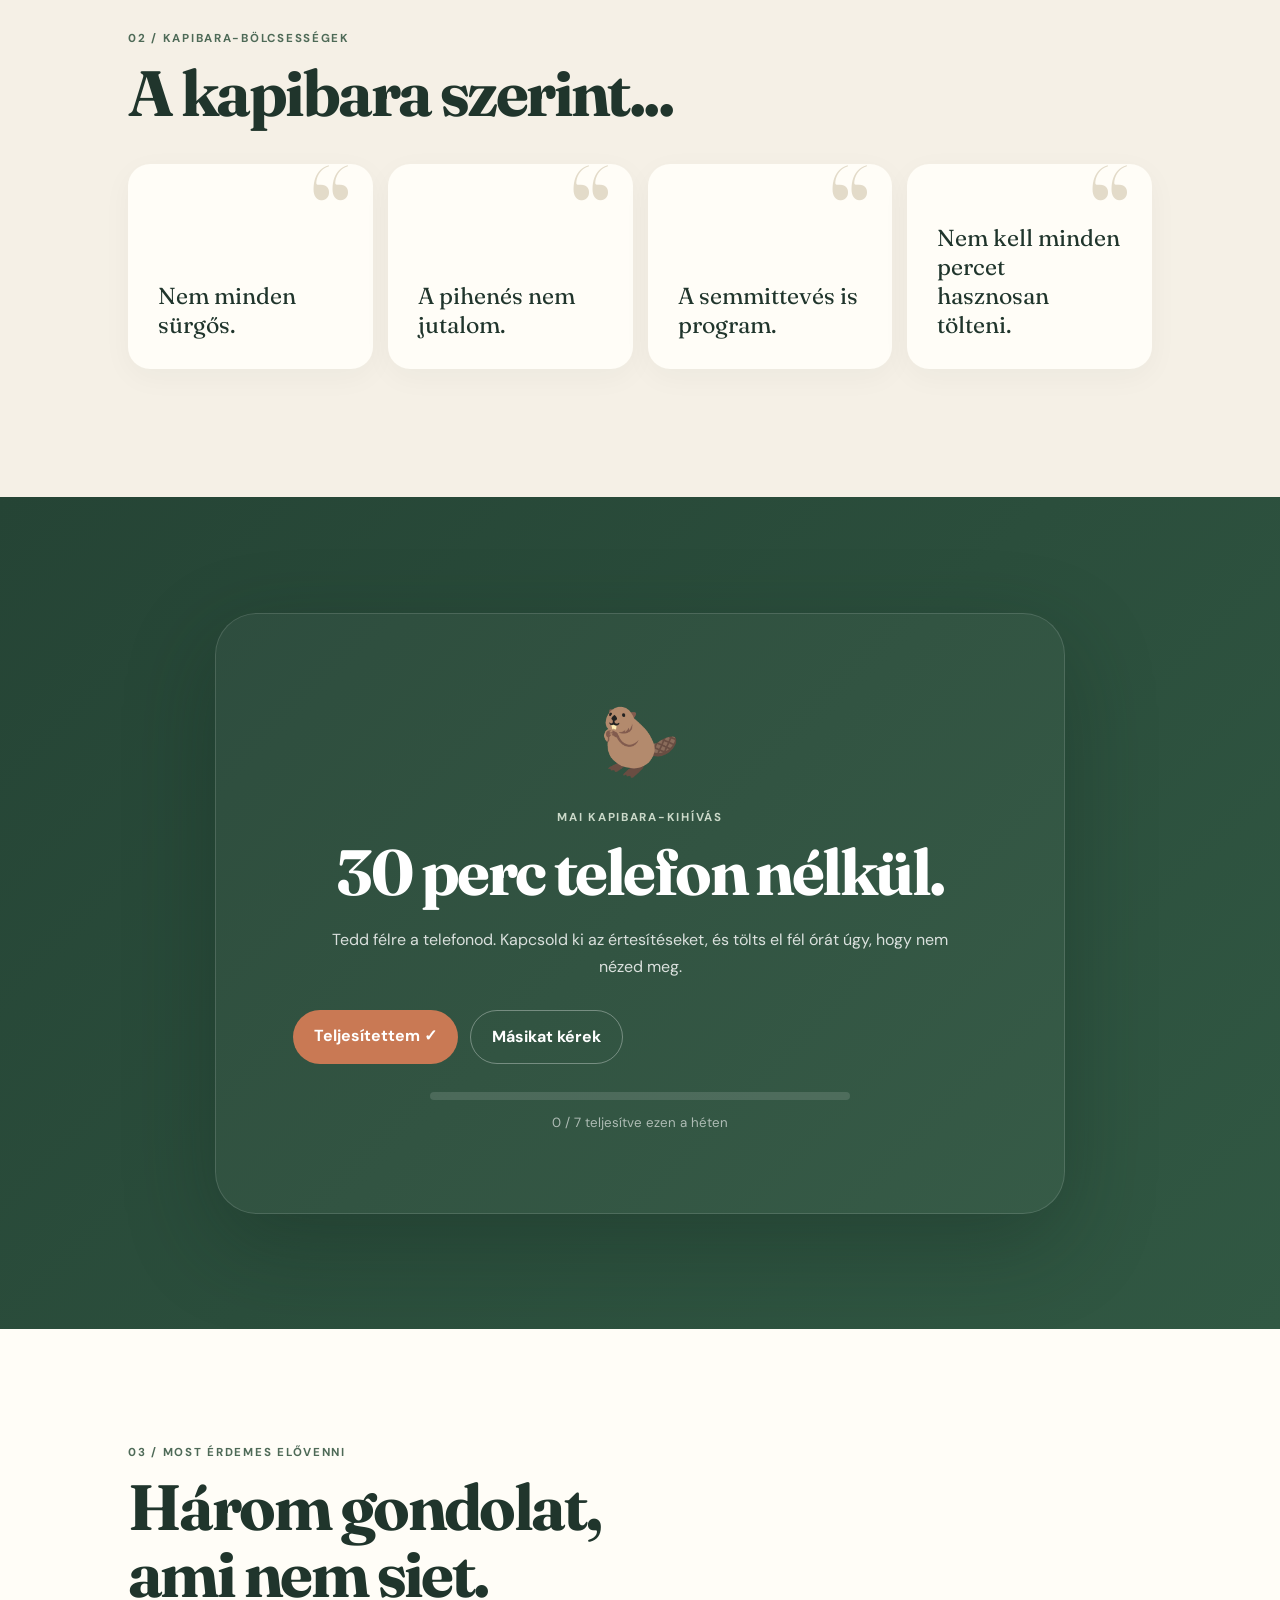
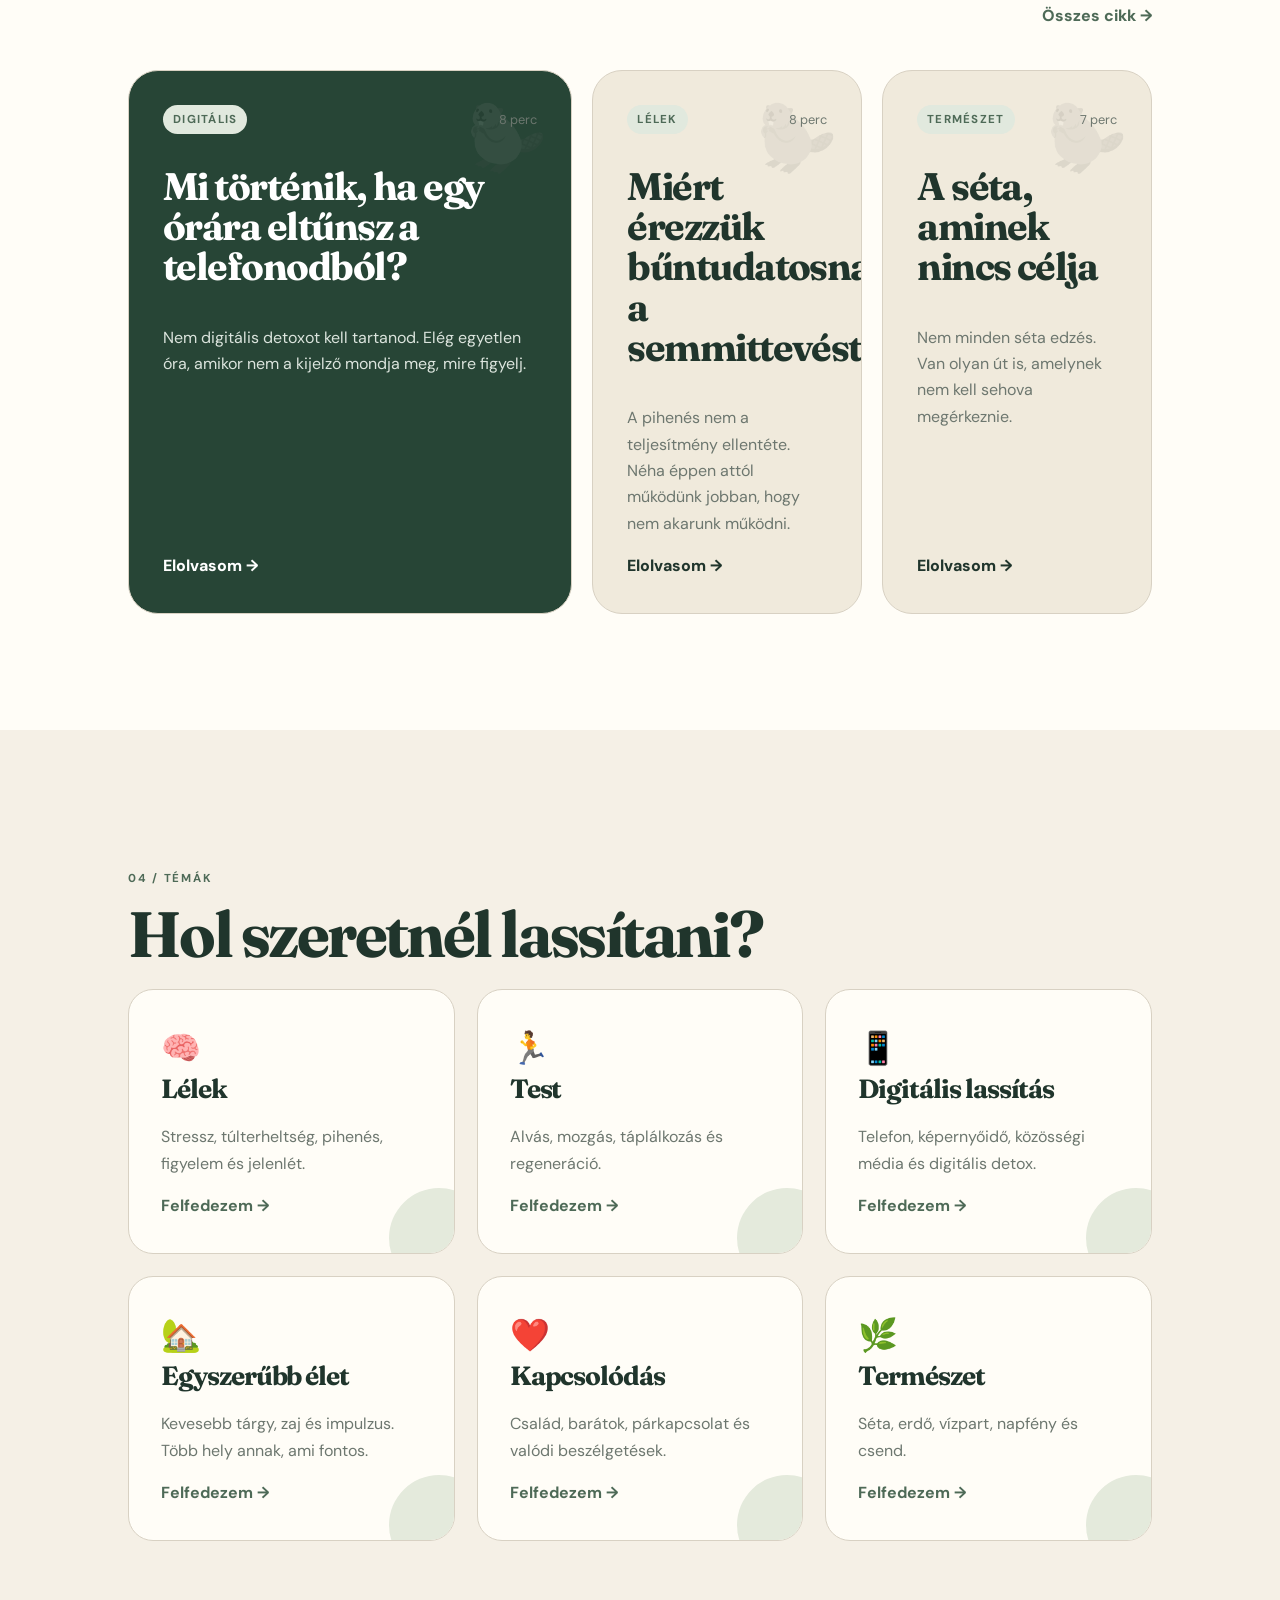
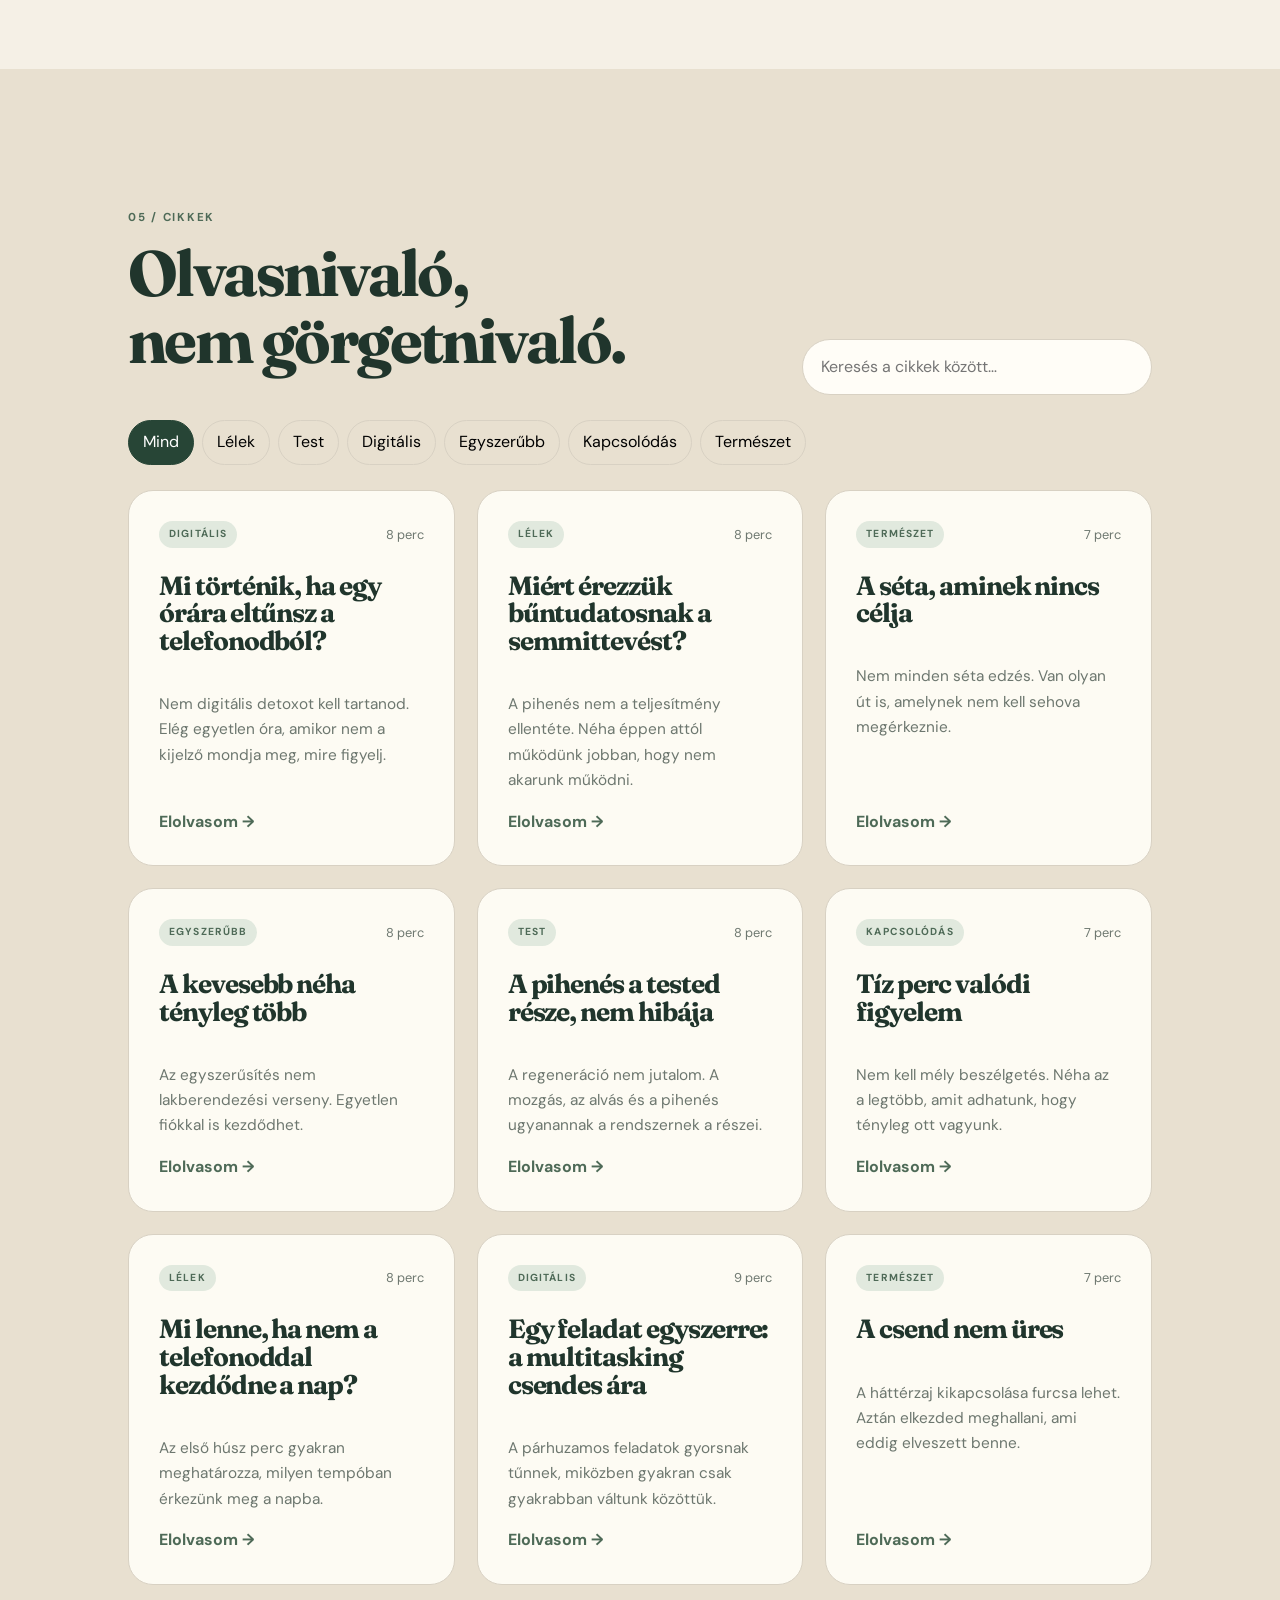
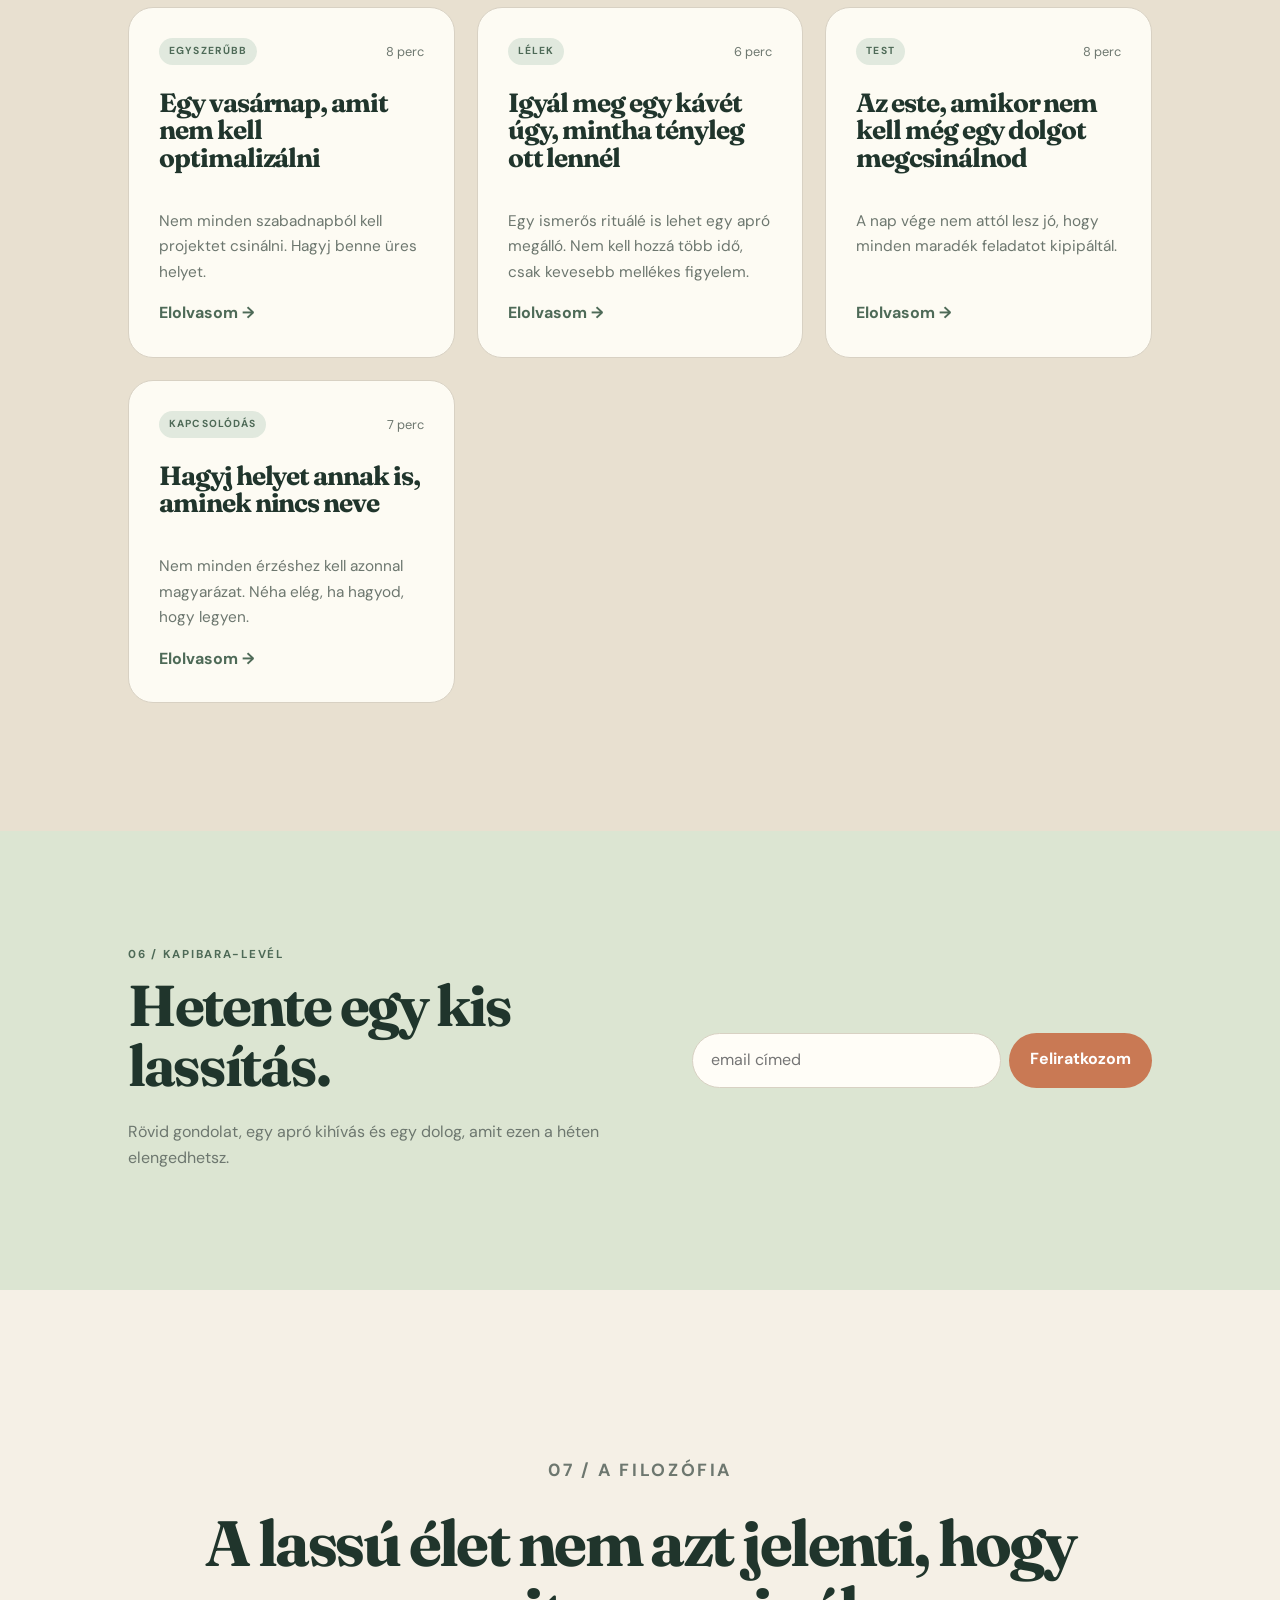
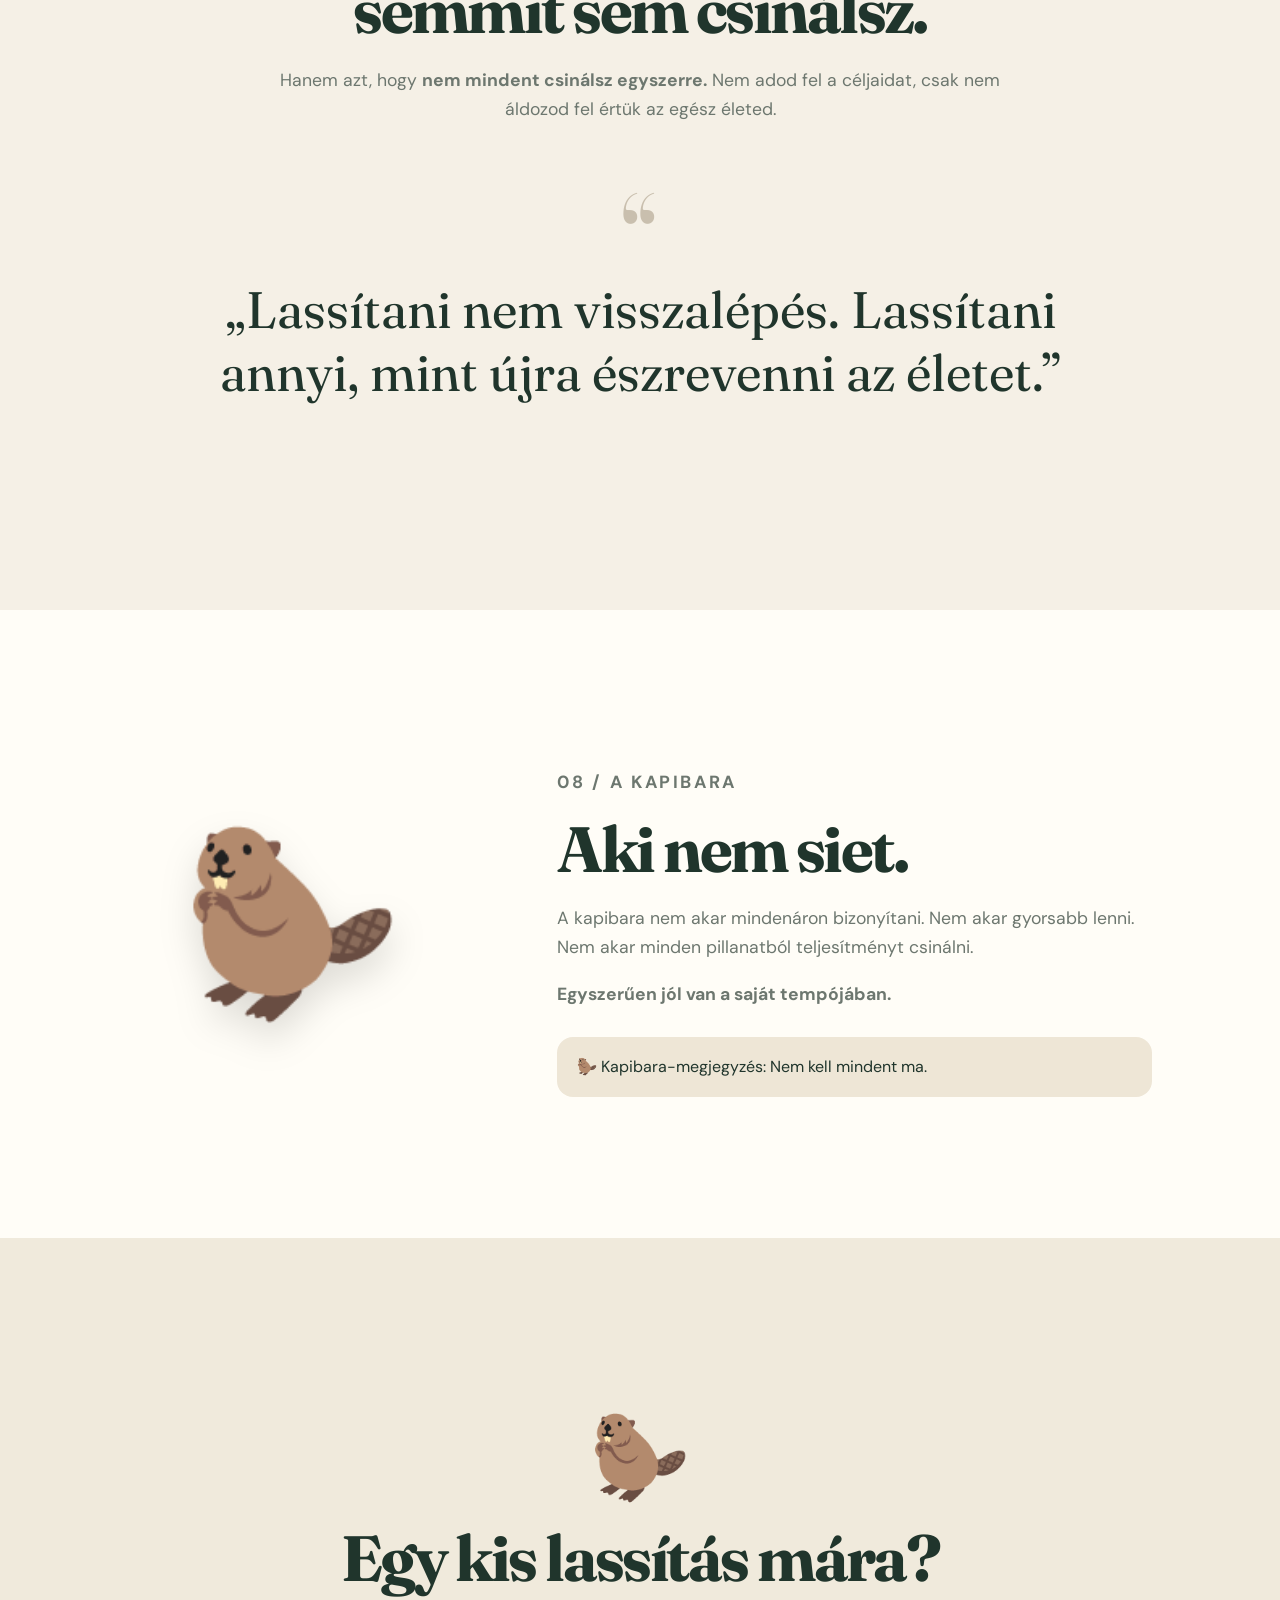
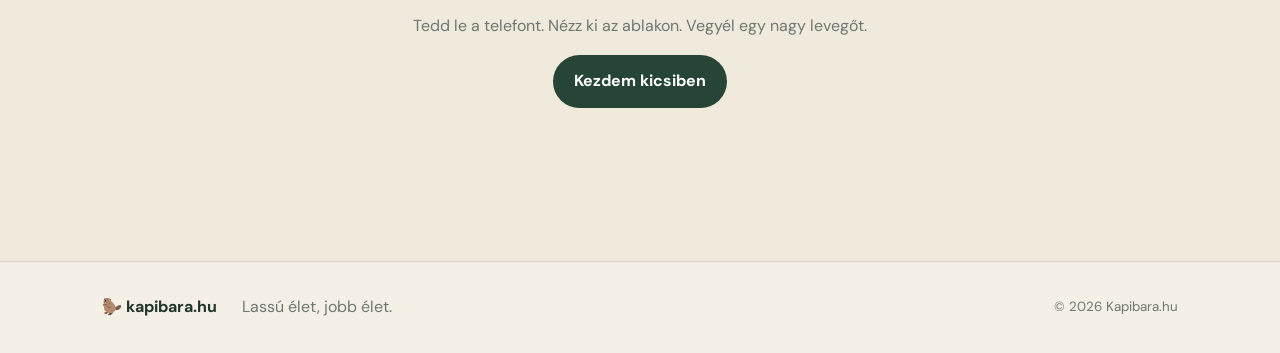
==== commit 70e0af90: "Add files via upload" ====
--- a/index.html
+++ b/index.html
@@ -15,10 +15,10 @@
 </header>
 
 <main id="top">
-<section class="hero">
-<div><p class="kicker">életmód a rohanás ellen</p><h1>Lassú élet,<br><i>jobb élet.</i></h1><p class="lead">Nem kell mindig rohannod. Nem kell mindig teljesítened. Néha elég, ha megállsz.</p>
-<div class="buttons"><a class="btn dark" href="#kihivas">Kérem a mai kihívást</a><a class="btn light" href="#lassits">Miért lassítsak?</a></div></div>
-<div class="scene"><div class="sun"></div><div class="water"></div><div class="capy"><b class="ear a"></b><b class="ear b"></b><b class="eye a"></b><b class="eye b"></b><b class="snout"></b><b class="smile"></b><b class="leg a"></b><b class="leg b"></b></div><div class="speech">Nyugi.<br><strong>Ráérsz.</strong></div></div>
+<section class="hero hero-v6">
+<div class="hero-copy"><p class="kicker">életmód a rohanás ellen</p><div class="hero-eyebrow">egy nyugodtabb sarok az interneten</div><h1>Lassíts egy<br><i>kicsit.</i></h1><p class="lead">Apró kihívások, gondolatok és egyszerű ötletek ahhoz, hogy ne csak végigérj a napon, hanem meg is érkezz benne.</p>
+<div class="buttons"><a class="btn dark hero-primary" href="#kihivas">Mai kihívás <span>→</span></a><a class="btn light hero-secondary" href="#cikkek">Felfedezem a cikkeket <span>↗</span></a></div><p class="hero-note"><span>🦫</span> Nem kell mindent ma.</p></div>
+<div class="scene scene-v6" aria-label="Kapibara egy nyugodt vízparton"><div class="scene-orbit orbit-one"></div><div class="scene-orbit orbit-two"></div><div class="sun"></div><div class="water"></div><div class="reed reed-a"></div><div class="reed reed-b"></div><div class="capy"><b class="ear a"></b><b class="ear b"></b><b class="eye a"></b><b class="eye b"></b><b class="snout"></b><b class="smile"></b><b class="leg a"></b><b class="leg b"></b></div><div class="speech">Nyugi.<br><strong>Ráérsz.</strong></div><div class="scene-caption">lassabban is lehet</div></div>
 </section>
 
 <section id="lassits" class="split"><div class="label">01 / MIÉRT?</div><div><h2>Nem több idő kell.<br>Másfajta idő.</h2><p>A modern élet tele van értesítésekkel, határidőkkel, zajjal és állandó készenléttel. A kapibara.hu nem egy újabb teljesítményprojekt.</p><p><strong>Apró változtatásokat keresünk, amelyek visszaadják a figyelmet annak, ami tényleg fontos.</strong></p></div></section>
--- a/css/style.css
+++ b/css/style.css
@@ -27,3 +27,47 @@
 ::selection{background:#c97954;color:#fff}.text-link{font-weight:800;color:var(--green);white-space:nowrap}.featured{padding-top:8vw;padding-bottom:9vw;background:var(--paper)}.featured-head{display:flex;justify-content:space-between;align-items:end;gap:30px;margin-bottom:40px}.featured-grid{display:grid;grid-template-columns:1.35fr .82fr .82fr;gap:20px}.featured-card{min-height:390px;background:#f0eadc;border:1px solid var(--line);border-radius:30px;padding:34px;display:flex;flex-direction:column;position:relative;overflow:hidden}.featured-card:first-child{background:var(--deep);color:#fff}.featured-card:first-child p{color:#dbe4dd}.featured-card:before{content:'🦫';position:absolute;right:24px;top:15px;font-size:4rem;opacity:.12;filter:grayscale(1)}.featured-card .article-meta{position:relative}.featured-card h3{font-size:clamp(1.9rem,3vw,3rem);max-width:540px;margin-top:32px}.featured-card p{color:var(--muted);max-width:580px}.featured-card .read-link{margin-top:auto;font-weight:800}.featured-card .tag{width:max-content}.articles article{background:rgba(255,253,247,.92)}.article-card{position:relative}.article-card:before{content:'';position:absolute;inset:auto 25px 0 25px;height:3px;background:var(--clay);transform:scaleX(0);transform-origin:left;transition:.25s}.article-card:hover:before{transform:scaleX(1)}.article-hero{position:relative;overflow:hidden}.article-hero:after{content:'🦫';position:absolute;right:7vw;bottom:-45px;font-size:13rem;opacity:.08;filter:grayscale(1)}.article-hero-inner{position:relative;z-index:1}.article-content{padding-top:7vw}.article-content #body{max-width:700px}.article-content #body h2{font-size:clamp(1.9rem,3vw,2.8rem);margin:54px 0 18px}.article-content #body p{margin-bottom:24px}.article-content #body .leadpara{font-size:1.42rem}.article-content aside{border-top:5px solid var(--clay)}.article-bottom{position:relative;overflow:hidden}.article-bottom:after{content:'🌿';position:absolute;right:8%;bottom:-40px;font-size:10rem;opacity:.08}.article-page .header{background:rgba(245,240,230,.92)}
 @media(max-width:900px){.featured-grid{grid-template-columns:1fr 1fr}.featured-card:first-child{grid-column:1/-1;min-height:330px}}
 @media(max-width:540px){.featured-head{display:block}.featured-head .text-link{display:inline-block;margin-top:4px}.featured-grid{grid-template-columns:1fr}.featured-card:first-child{grid-column:auto}.featured-card{min-height:300px}.article-hero:after{right:-10px;font-size:8rem}.article-content #body h2{margin-top:42px}}
+
+/* v6 — hero refresh */
+.hero-v6{isolation:isolate;overflow:hidden;grid-template-columns:minmax(0,1.02fr) minmax(420px,.88fr);gap:6vw;padding-top:6.5vw;padding-bottom:7vw;background:radial-gradient(circle at 78% 24%,rgba(228,234,220,.95) 0 11%,transparent 34%),linear-gradient(180deg,#f7f2e8 0%,#f5f0e6 100%)}
+.hero-v6:after{content:"";position:absolute;z-index:-1;width:46vw;height:46vw;max-width:720px;max-height:720px;left:-18vw;bottom:-35vw;border-radius:50%;background:rgba(232,224,209,.48)}
+.hero-v6 .hero-copy{position:relative;z-index:2;max-width:780px;padding-left:1vw}
+.hero-v6 .hero-eyebrow{display:inline-flex;margin:8px 0 18px;padding:7px 11px;border:1px solid rgba(78,106,87,.18);border-radius:999px;color:var(--green);font-size:.72rem;font-weight:700;letter-spacing:.08em;text-transform:uppercase;background:rgba(255,253,247,.5)}
+.hero-v6 h1{font-size:clamp(5rem,9.2vw,9.2rem);line-height:.88;letter-spacing:-.065em;margin-bottom:28px}
+.hero-v6 h1 i{position:relative;display:inline-block}
+.hero-v6 h1 i:after{content:"";position:absolute;left:4%;right:5%;bottom:-.05em;height:.11em;border-radius:99px;background:rgba(201,121,84,.22);transform:rotate(-2deg)}
+.hero-v6 .lead{max-width:610px;font-size:1.22rem;line-height:1.72}
+.hero-v6 .buttons{margin-top:34px;gap:14px}
+.hero-v6 .btn{min-height:52px;padding:14px 20px;gap:12px;align-items:center;transition:transform .28s ease,box-shadow .28s ease,background .28s ease}
+.hero-v6 .btn span{font-size:1.08em;transition:transform .28s ease}
+.hero-v6 .hero-primary{box-shadow:0 12px 28px rgba(39,69,54,.16)}
+.hero-v6 .hero-primary:hover{box-shadow:0 16px 34px rgba(39,69,54,.22)}
+.hero-v6 .hero-primary:hover span{transform:translateX(4px)}
+.hero-v6 .hero-secondary:hover span{transform:translate(3px,-3px)}
+.hero-v6 .hero-note{display:flex;align-items:center;gap:9px;margin:21px 0 0;color:var(--muted);font-size:.88rem}
+.hero-v6 .hero-note span{font-size:1.15rem}
+.scene-v6{height:570px;min-height:0;border-radius:47% 53% 43% 57%;background:linear-gradient(150deg,#e4eadb 0%,#d4dfd0 50%,#c5d3c9 100%);border:9px solid rgba(255,253,247,.9);box-shadow:0 28px 80px rgba(32,53,44,.13);transform:rotate(1deg);animation:heroFloat 8s ease-in-out infinite}
+.scene-v6:before{content:"";position:absolute;inset:12px;border:1px solid rgba(255,255,255,.55);border-radius:inherit;pointer-events:none}
+.scene-v6:after{content:""}
+.scene-v6 .sun{width:138px;height:138px;right:14%;top:12%;background:#e8bd79;box-shadow:0 0 0 18px rgba(232,189,121,.12),0 0 60px rgba(232,189,121,.16);animation:sunBreath 6s ease-in-out infinite}
+.scene-v6 .water{height:48%;bottom:-13%;background:linear-gradient(180deg,#a9c1b9,#92afa8)}
+.scene-v6 .capy{left:21%;top:49%;filter:drop-shadow(0 16px 10px rgba(53,55,44,.14));animation:capyBreathe 5s ease-in-out infinite}
+.scene-v6 .speech{right:8%;top:40%;padding:15px 21px;box-shadow:0 16px 34px rgba(38,54,47,.12);animation:speechFloat 5s ease-in-out infinite}
+.scene-v6 .scene-orbit{position:absolute;border:1px solid rgba(78,106,87,.16);border-radius:50%;pointer-events:none}
+.scene-v6 .orbit-one{width:260px;height:110px;right:-30px;bottom:82px;transform:rotate(-17deg)}
+.scene-v6 .orbit-two{width:180px;height:72px;left:-25px;top:90px;transform:rotate(19deg);opacity:.7}
+.scene-v6 .reed{position:absolute;bottom:25%;width:3px;height:80px;background:#718d78;border-radius:99px;opacity:.48;transform-origin:bottom}
+.scene-v6 .reed:before,.scene-v6 .reed:after{content:"";position:absolute;width:20px;height:3px;background:#718d78;border-radius:99px}
+.scene-v6 .reed:before{top:23px;left:-17px;transform:rotate(-27deg)}
+.scene-v6 .reed:after{top:42px;left:1px;transform:rotate(28deg)}
+.scene-v6 .reed-a{left:14%;transform:rotate(-5deg)}
+.scene-v6 .reed-b{right:18%;height:62px;transform:rotate(8deg)}
+.scene-v6 .scene-caption{position:absolute;left:9%;bottom:9%;font:600 1rem Fraunces,serif;letter-spacing:.02em;color:#496353;opacity:.82}
+@keyframes heroFloat{0%,100%{transform:rotate(1deg) translateY(0)}50%{transform:rotate(.4deg) translateY(-7px)}}
+@keyframes sunBreath{0%,100%{transform:scale(1)}50%{transform:scale(1.035)}}
+@keyframes capyBreathe{0%,100%{transform:rotate(-2deg) translateY(0)}50%{transform:rotate(-1.5deg) translateY(-3px)}}
+@keyframes speechFloat{0%,100%{transform:rotate(4deg) translateY(0)}50%{transform:rotate(3deg) translateY(-4px)}}
+@media(max-width:1000px){.hero-v6{grid-template-columns:1fr .9fr;gap:4vw}.scene-v6{height:500px}.hero-v6 h1{font-size:clamp(4.5rem,8vw,7rem)}}
+@media(max-width:850px){.hero-v6{grid-template-columns:1fr;padding-top:12vw}.hero-v6 .hero-copy{padding-left:0}.hero-v6 h1{font-size:clamp(4.5rem,14vw,7rem)}.scene-v6{height:420px;margin-top:2vw}.scene-v6 .capy{left:22%;top:48%}}
+@media(max-width:540px){.hero-v6{padding-top:16vw;padding-bottom:14vw}.hero-v6 h1{font-size:4.25rem;line-height:.9}.hero-v6 .lead{font-size:1.08rem}.hero-v6 .buttons{align-items:stretch;flex-direction:column}.hero-v6 .btn{justify-content:center;width:100%}.hero-v6 .hero-note{margin-top:17px}.scene-v6{height:340px;border-width:7px;margin-top:8vw}.scene-v6 .capy{left:7%;top:49%;transform:scale(.78);transform-origin:left center}.scene-v6 .speech{right:3%;top:23%;font-size:1rem}.scene-v6 .sun{width:105px;height:105px;right:8%;top:11%}.scene-v6 .scene-caption{font-size:.88rem;bottom:8%;left:8%}}
+@media(prefers-reduced-motion:reduce){.scene-v6,.scene-v6 .sun,.scene-v6 .capy,.scene-v6 .speech{animation:none!important}.hero-v6 .btn,.hero-v6 .btn span{transition:none!important}}
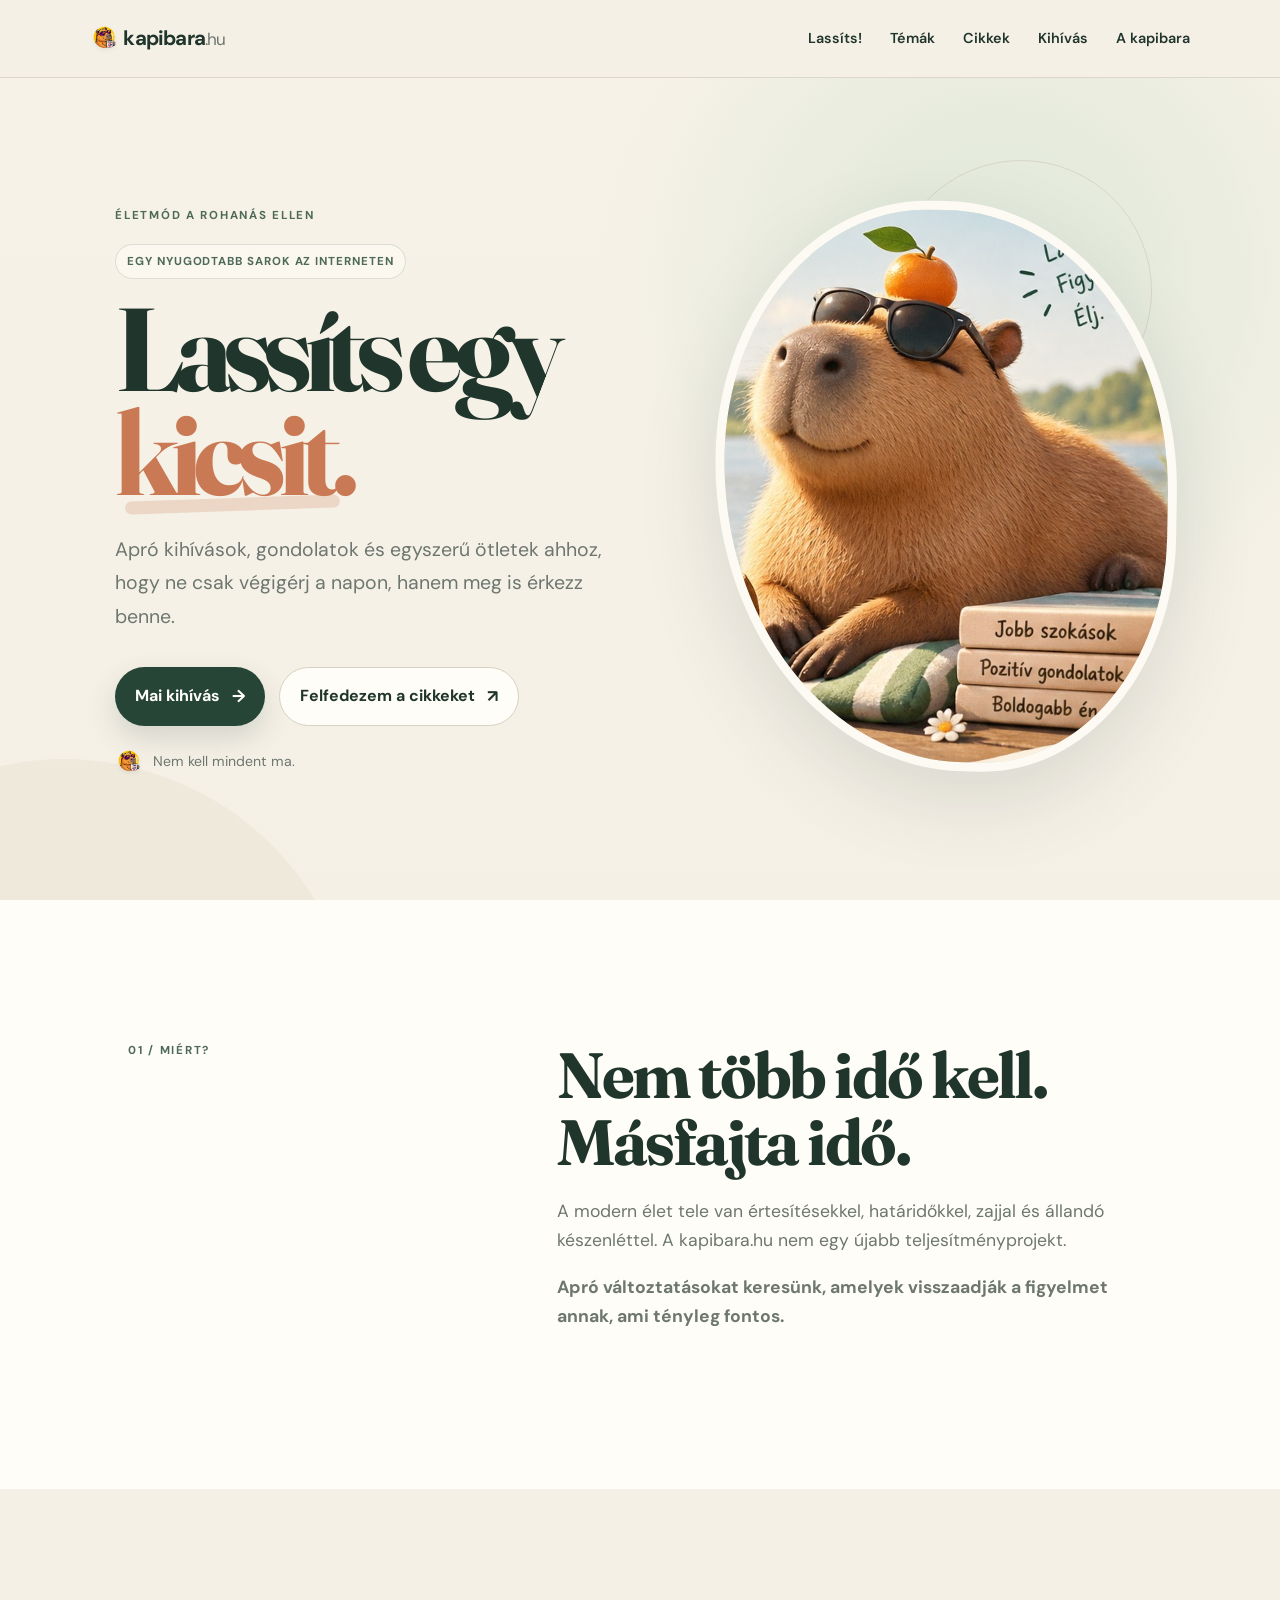
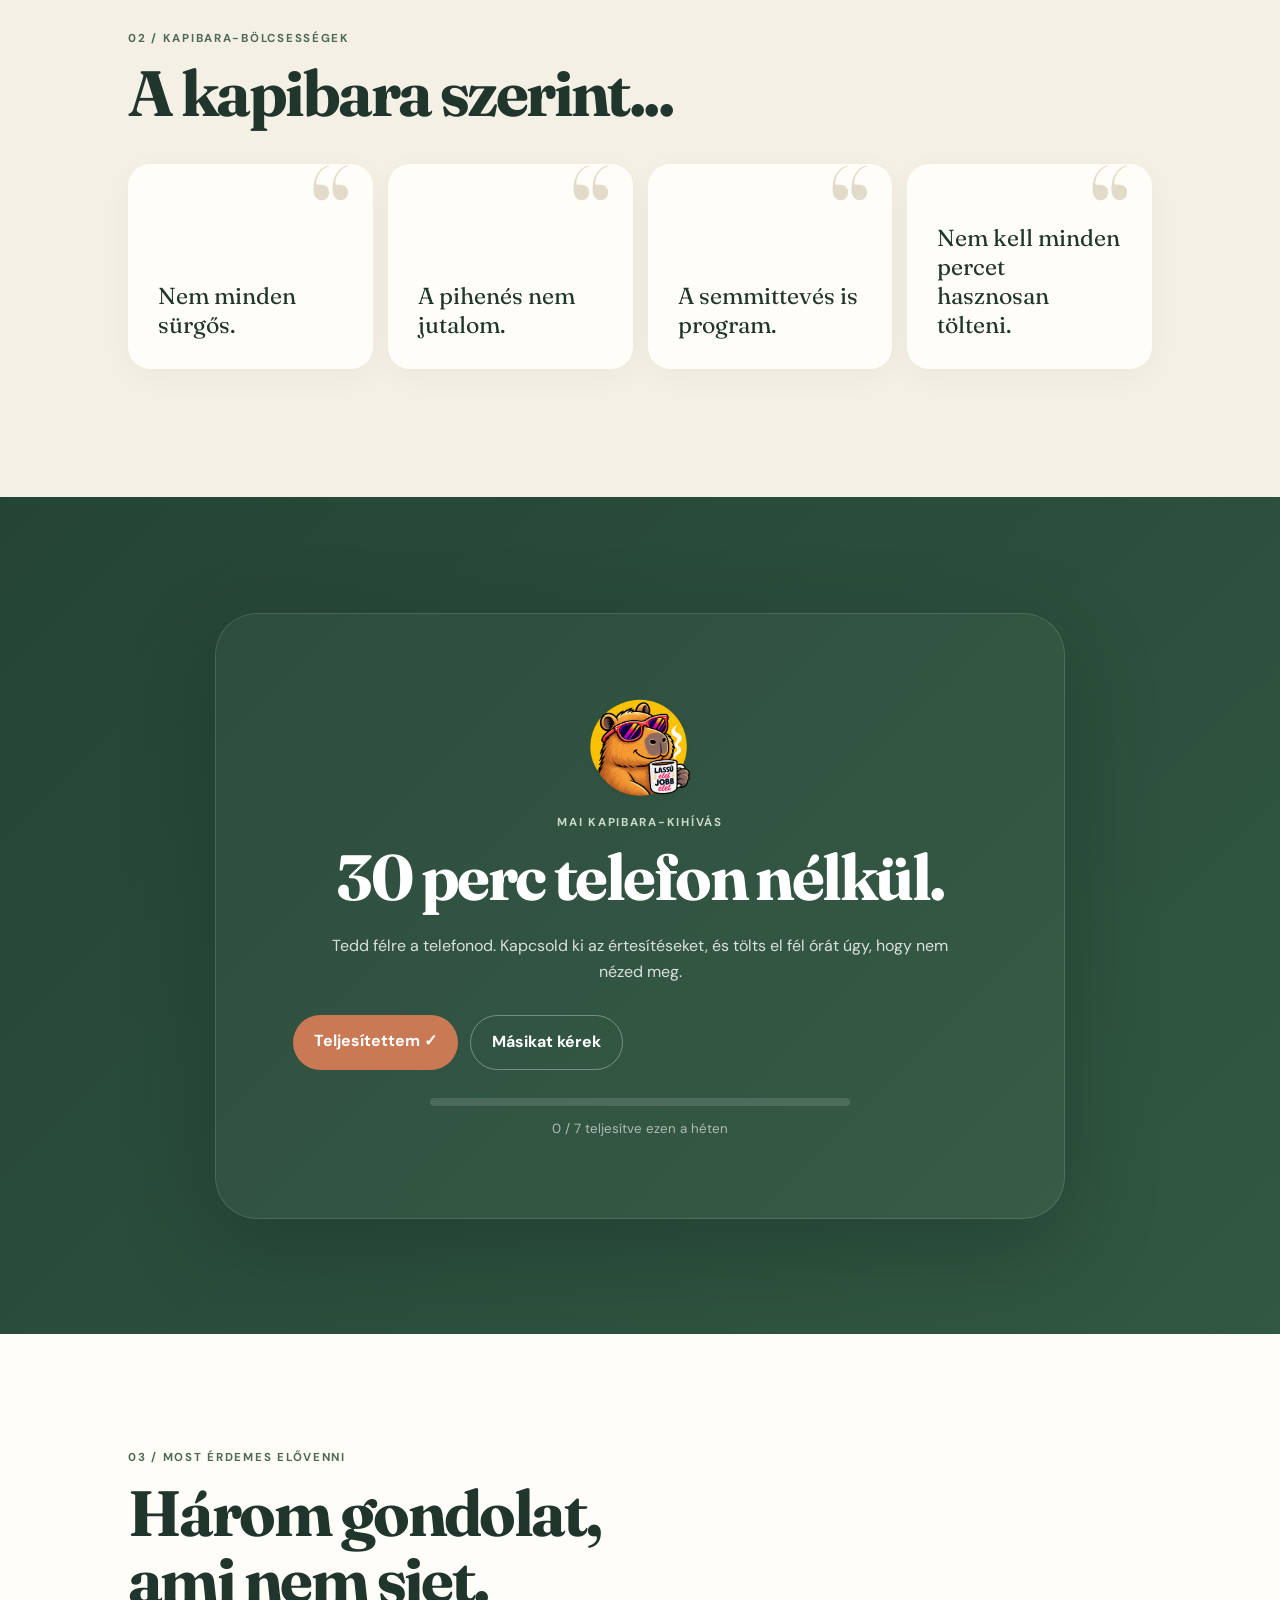
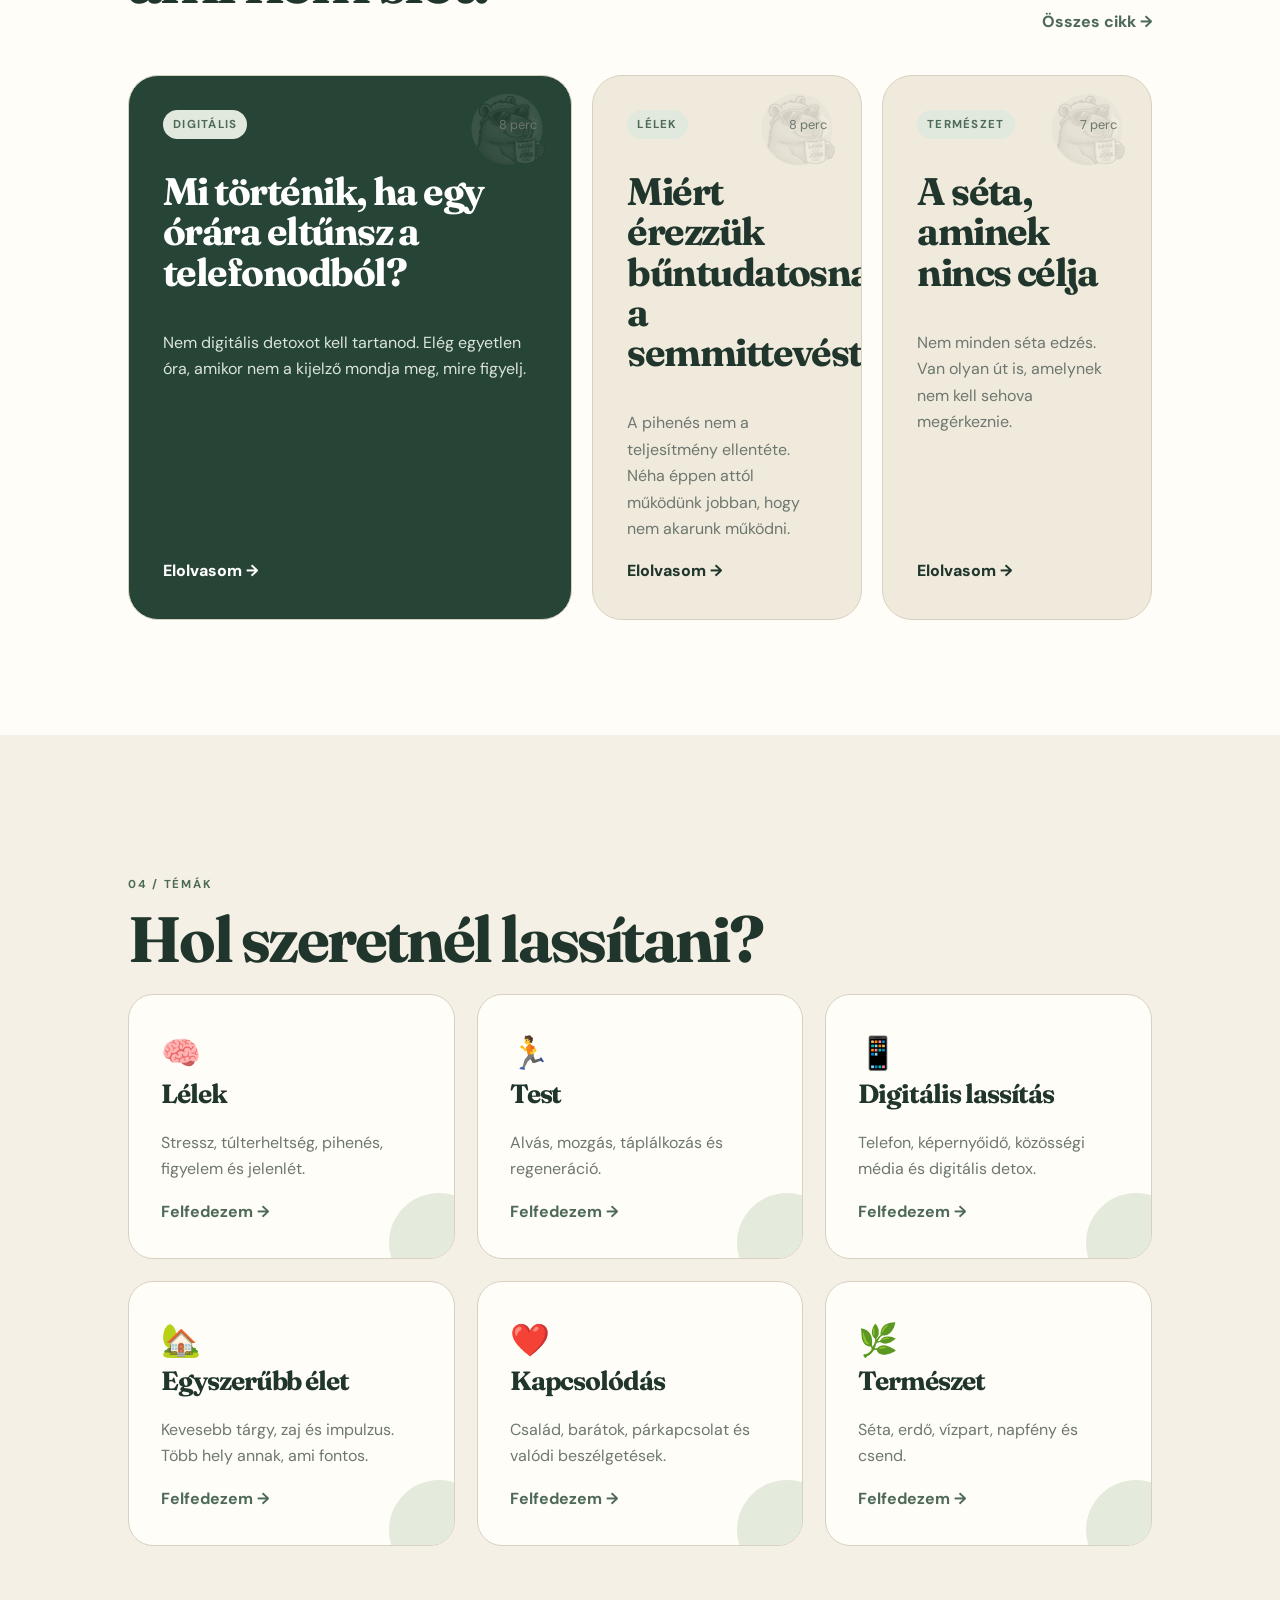
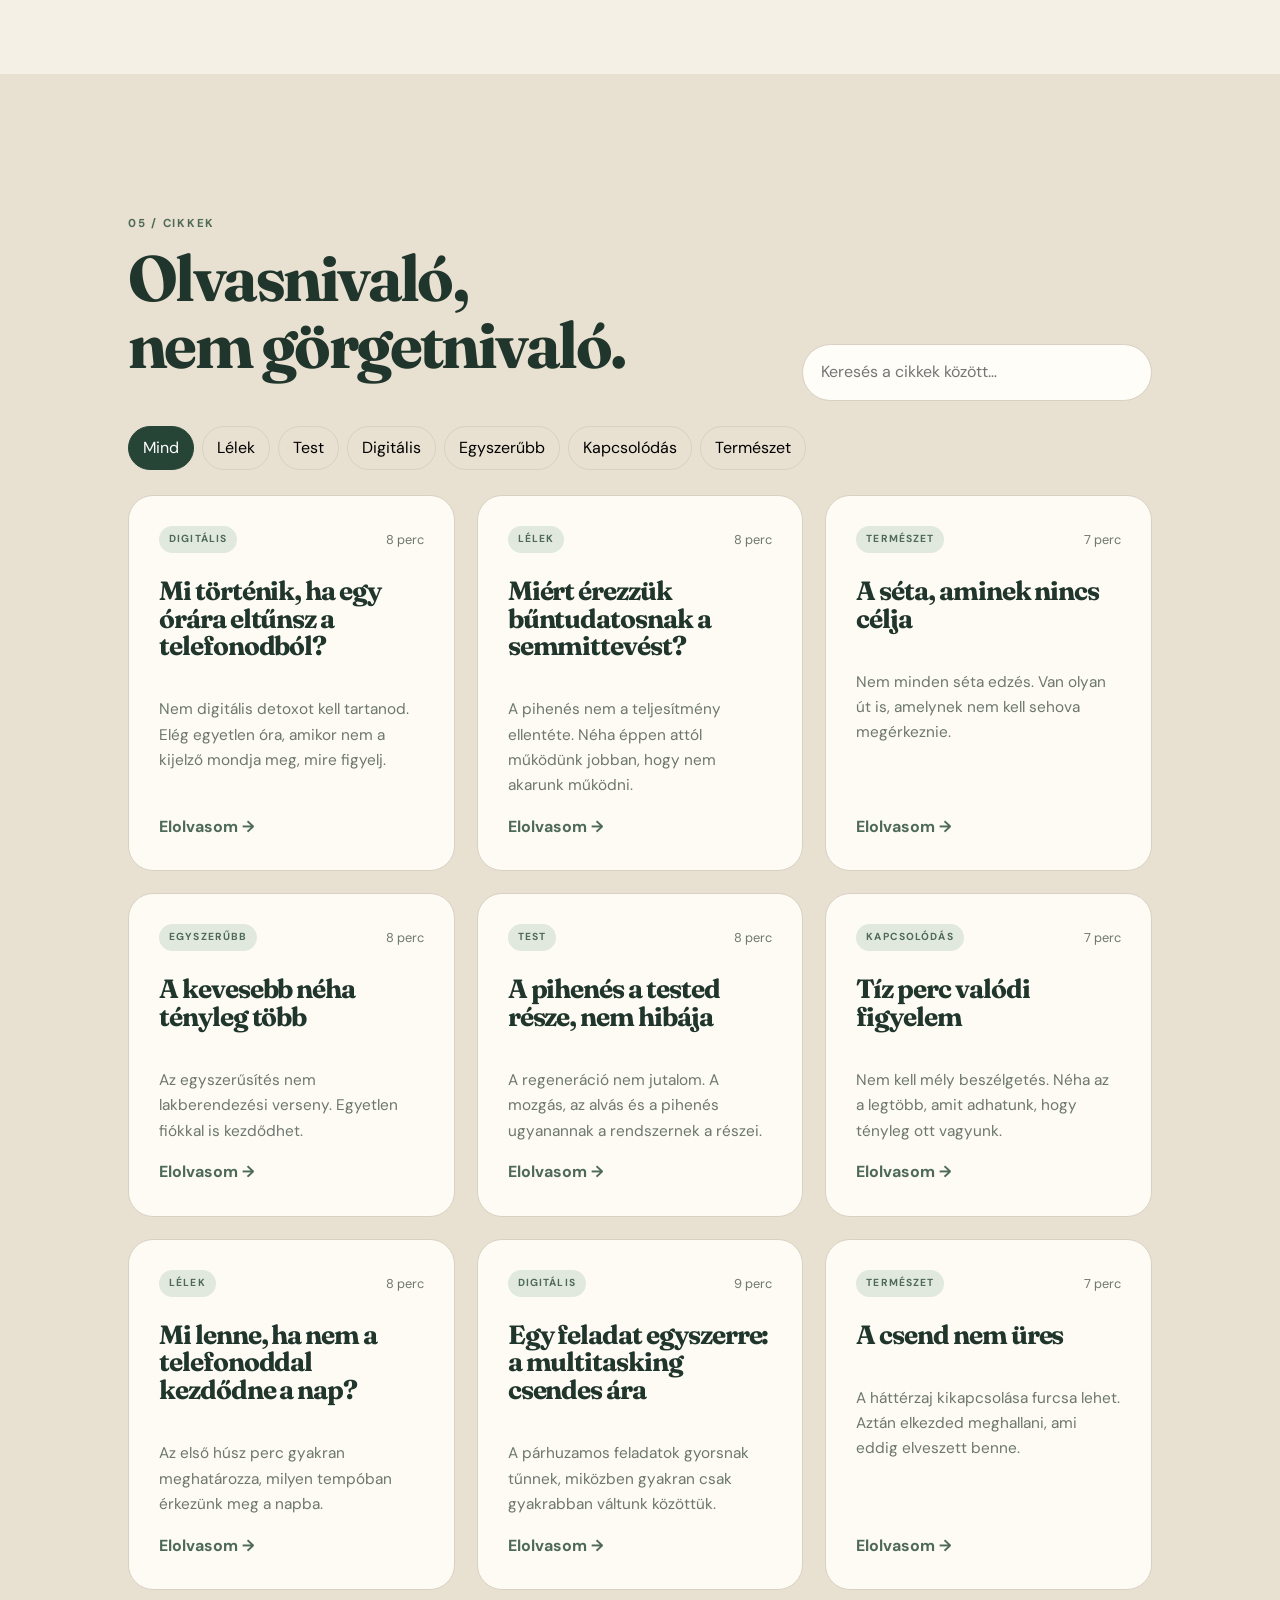
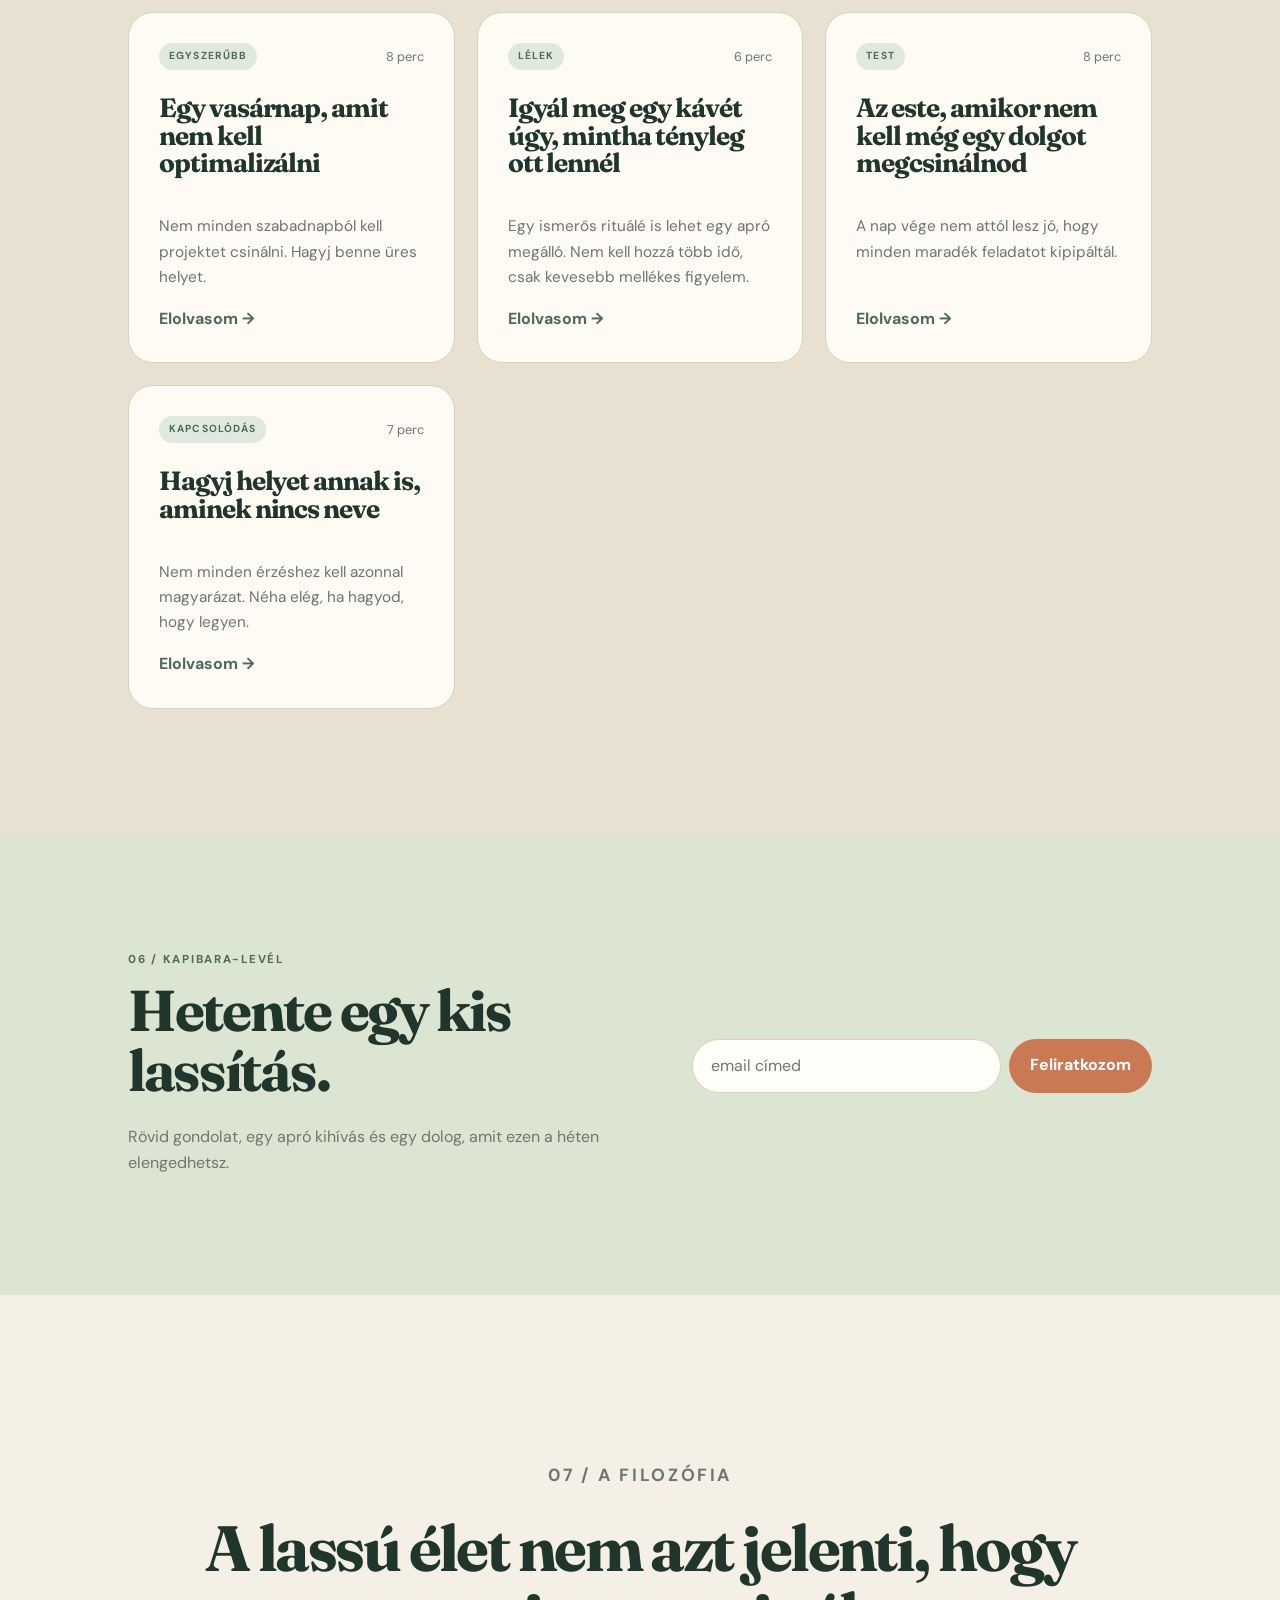
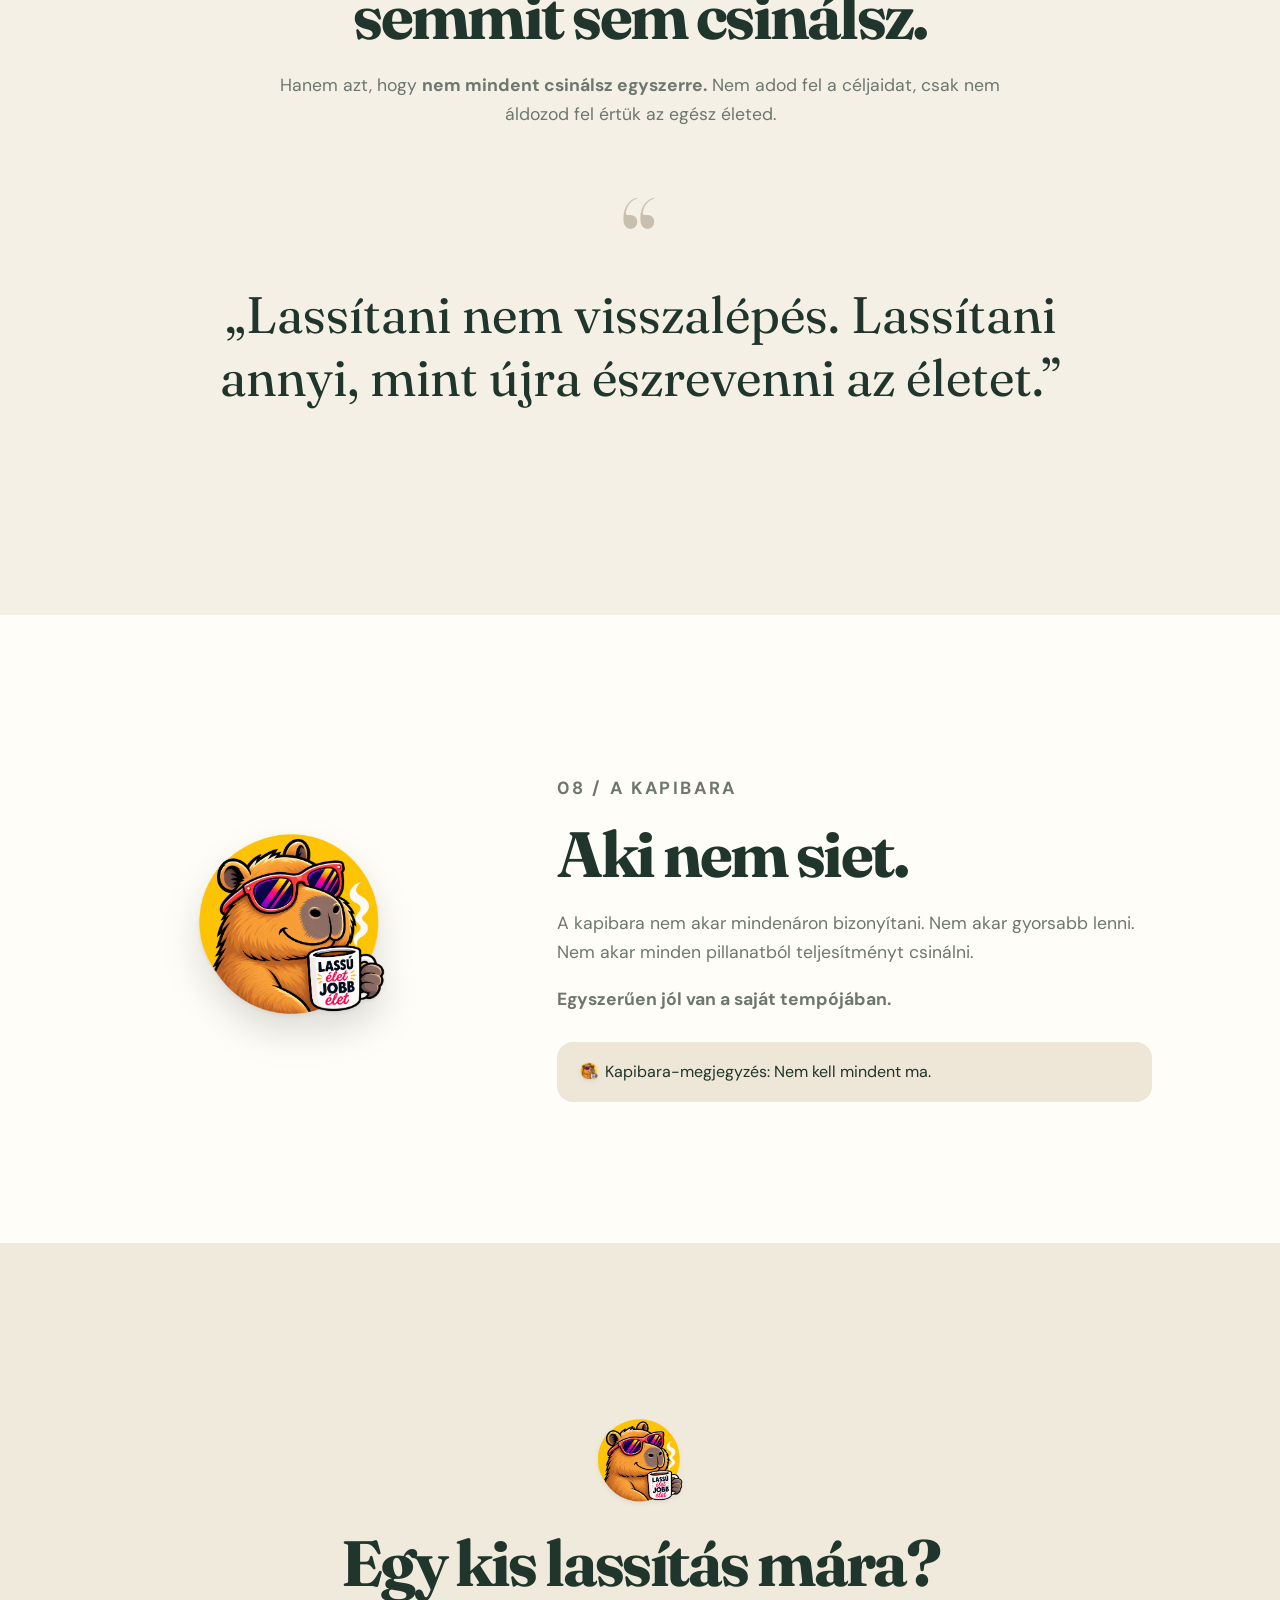
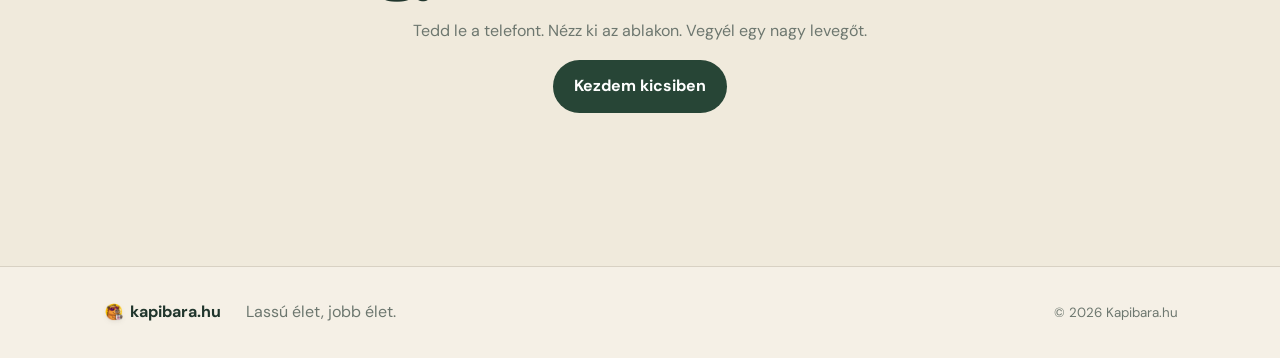
==== commit f7c67d19: "Add files via upload" ====
--- a/index.html
+++ b/index.html
@@ -9,7 +9,7 @@
 </head>
 <body>
 <header class="header">
-<a class="logo" href="#top">🦫 <b>kapibara</b><small>.hu</small></a>
+<a class="logo" href="#top"><img class="capy-icon" src="assets/favicon.png" alt="Kapibara"> <b>kapibara</b><small>.hu</small></a>
 <button class="hamb" aria-label="Menü">☰</button>
 <nav class="nav"><a href="#lassits">Lassíts!</a><a href="#temak">Témák</a><a href="#cikkek">Cikkek</a><a href="#kihivas">Kihívás</a><a href="#kapibara">A kapibara</a></nav>
 </header>
@@ -17,15 +17,15 @@
 <main id="top">
 <section class="hero hero-v6">
 <div class="hero-copy"><p class="kicker">életmód a rohanás ellen</p><div class="hero-eyebrow">egy nyugodtabb sarok az interneten</div><h1>Lassíts egy<br><i>kicsit.</i></h1><p class="lead">Apró kihívások, gondolatok és egyszerű ötletek ahhoz, hogy ne csak végigérj a napon, hanem meg is érkezz benne.</p>
-<div class="buttons"><a class="btn dark hero-primary" href="#kihivas">Mai kihívás <span>→</span></a><a class="btn light hero-secondary" href="#cikkek">Felfedezem a cikkeket <span>↗</span></a></div><p class="hero-note"><span>🦫</span> Nem kell mindent ma.</p></div>
-<div class="scene scene-v6" aria-label="Kapibara egy nyugodt vízparton"><div class="scene-orbit orbit-one"></div><div class="scene-orbit orbit-two"></div><div class="sun"></div><div class="water"></div><div class="reed reed-a"></div><div class="reed reed-b"></div><div class="capy"><b class="ear a"></b><b class="ear b"></b><b class="eye a"></b><b class="eye b"></b><b class="snout"></b><b class="smile"></b><b class="leg a"></b><b class="leg b"></b></div><div class="speech">Nyugi.<br><strong>Ráérsz.</strong></div><div class="scene-caption">lassabban is lehet</div></div>
+<div class="buttons"><a class="btn dark hero-primary" href="#kihivas">Mai kihívás <span>→</span></a><a class="btn light hero-secondary" href="#cikkek">Felfedezem a cikkeket <span>↗</span></a></div><p class="hero-note"><span><img class="capy-icon" src="assets/favicon.png" alt="Kapibara"></span> Nem kell mindent ma.</p></div>
+<div class="scene scene-v6" aria-label="Vidám kapibara napszemüvegben a vízparton"><img class="hero-capybara" src="assets/capybara-hero.jpg" alt="Vidám kapibara napszemüvegben, egy ital és könyvek mellett a vízparton"></div>
 </section>
 
 <section id="lassits" class="split"><div class="label">01 / MIÉRT?</div><div><h2>Nem több idő kell.<br>Másfajta idő.</h2><p>A modern élet tele van értesítésekkel, határidőkkel, zajjal és állandó készenléttel. A kapibara.hu nem egy újabb teljesítményprojekt.</p><p><strong>Apró változtatásokat keresünk, amelyek visszaadják a figyelmet annak, ami tényleg fontos.</strong></p></div></section>
 
 <section class="wisdom"><p class="kicker">02 / KAPIBARA-BÖLCSESSÉGEK</p><h2>A kapibara szerint...</h2><div class="wisdom-grid"><div>Nem minden sürgős.</div><div>A pihenés nem jutalom.</div><div>A semmittevés is program.</div><div>Nem kell minden percet hasznosan tölteni.</div></div></section>
 
-<section id="kihivas" class="challenge"><div class="challenge-inner"><div class="big-capy">🦫</div><p class="kicker">MAI KAPIBARA-KIHÍVÁS</p><h2 id="challenge-title"></h2><p id="challenge-text"></p><div class="challenge-actions"><button id="done" class="btn clay">Teljesítettem ✓</button><button id="next" class="btn outline">Másikat kérek</button></div><div class="progress"><span id="progress"></span></div><small id="status"></small></div></section>
+<section id="kihivas" class="challenge"><div class="challenge-inner"><div class="big-capy"><img class="capy-icon" src="assets/favicon.png" alt="Kapibara"></div><p class="kicker">MAI KAPIBARA-KIHÍVÁS</p><h2 id="challenge-title"></h2><p id="challenge-text"></p><div class="challenge-actions"><button id="done" class="btn clay">Teljesítettem ✓</button><button id="next" class="btn outline">Másikat kérek</button></div><div class="progress"><span id="progress"></span></div><small id="status"></small></div></section>
 
 <section class="featured section"><div class="featured-head"><div><p class="kicker">03 / MOST ÉRDEMES ELŐVENNI</p><h2>Három gondolat,<br>ami nem siet.</h2></div><a class="text-link" href="#cikkek">Összes cikk →</a></div><div id="featured-articles" class="featured-grid"></div></section>
 
@@ -46,12 +46,12 @@
 
 <section class="manifesto"><p class="kicker">07 / A FILOZÓFIA</p><h2>A lassú élet nem azt jelenti, hogy semmit sem csinálsz.</h2><p>Hanem azt, hogy <strong>nem mindent csinálsz egyszerre.</strong> Nem adod fel a céljaidat, csak nem áldozod fel értük az egész életed.</p><div class="quote">„Lassítani nem visszalépés. Lassítani annyi, mint újra észrevenni az életet.”</div></section>
 
-<section id="kapibara" class="split about"><div class="about-art">🦫</div><div><p class="kicker">08 / A KAPIBARA</p><h2>Aki nem siet.</h2><p>A kapibara nem akar mindenáron bizonyítani. Nem akar gyorsabb lenni. Nem akar minden pillanatból teljesítményt csinálni.</p><p><strong>Egyszerűen jól van a saját tempójában.</strong></p><div class="note">🦫 Kapibara-megjegyzés: Nem kell mindent ma.</div></div></section>
-<section class="final"><div>🦫</div><h2>Egy kis lassítás mára?</h2><p>Tedd le a telefont. Nézz ki az ablakon. Vegyél egy nagy levegőt.</p><a class="btn dark" href="#kihivas">Kezdem kicsiben</a></section>
+<section id="kapibara" class="split about"><div class="about-art"><img class="capy-icon" src="assets/favicon.png" alt="Kapibara"></div><div><p class="kicker">08 / A KAPIBARA</p><h2>Aki nem siet.</h2><p>A kapibara nem akar mindenáron bizonyítani. Nem akar gyorsabb lenni. Nem akar minden pillanatból teljesítményt csinálni.</p><p><strong>Egyszerűen jól van a saját tempójában.</strong></p><div class="note"><img class="capy-icon" src="assets/favicon.png" alt="Kapibara"> Kapibara-megjegyzés: Nem kell mindent ma.</div></div></section>
+<section class="final"><div><img class="capy-icon" src="assets/favicon.png" alt="Kapibara"></div><h2>Egy kis lassítás mára?</h2><p>Tedd le a telefont. Nézz ki az ablakon. Vegyél egy nagy levegőt.</p><a class="btn dark" href="#kihivas">Kezdem kicsiben</a></section>
 </main>
 
 <div id="toast" class="toast"></div>
 <div id="modal" class="modal"><div class="modal-box"><button id="close" class="close">×</button><span id="mcat" class="tag"></span><h2 id="mtitle"></h2><p id="mbody"></p></div></div>
-<footer><strong>🦫 kapibara.hu</strong><span>Lassú élet, jobb élet.</span><small>© <span id="year"></span> Kapibara.hu</small></footer>
+<footer><strong><img class="capy-icon" src="assets/favicon.png" alt="Kapibara"> kapibara.hu</strong><span>Lassú élet, jobb élet.</span><small>© <span id="year"></span> Kapibara.hu</small></footer>
 <script src="js/articles.js"></script><script src="js/app.js"></script>
 </body></html>
--- a/css/style.css
+++ b/css/style.css
@@ -24,7 +24,7 @@
 @media(max-width:850px){.hero{padding:14vw 7vw;grid-template-columns:1fr}.scene{height:420px}.article-content{grid-template-columns:1fr;gap:35px}.article-content aside{position:static}.wisdom-grid{grid-template-columns:1fr 1fr}.cards,.articles{grid-template-columns:1fr 1fr}}
 @media(max-width:540px){.hero h1{font-size:3.8rem}.scene{height:330px}.wisdom-grid,.cards,.articles{grid-template-columns:1fr}.article-hero{padding:15vw 7vw}.article-hero h1{font-size:3.1rem}.article-content{padding:14vw 7vw}.article-content p{font-size:1.04rem}.article-content .leadpara{font-size:1.2rem}.article-bottom{padding:16vw 7vw}.back{margin-bottom:35px}}
 /* v5 — calmer magazine system */
-::selection{background:#c97954;color:#fff}.text-link{font-weight:800;color:var(--green);white-space:nowrap}.featured{padding-top:8vw;padding-bottom:9vw;background:var(--paper)}.featured-head{display:flex;justify-content:space-between;align-items:end;gap:30px;margin-bottom:40px}.featured-grid{display:grid;grid-template-columns:1.35fr .82fr .82fr;gap:20px}.featured-card{min-height:390px;background:#f0eadc;border:1px solid var(--line);border-radius:30px;padding:34px;display:flex;flex-direction:column;position:relative;overflow:hidden}.featured-card:first-child{background:var(--deep);color:#fff}.featured-card:first-child p{color:#dbe4dd}.featured-card:before{content:'🦫';position:absolute;right:24px;top:15px;font-size:4rem;opacity:.12;filter:grayscale(1)}.featured-card .article-meta{position:relative}.featured-card h3{font-size:clamp(1.9rem,3vw,3rem);max-width:540px;margin-top:32px}.featured-card p{color:var(--muted);max-width:580px}.featured-card .read-link{margin-top:auto;font-weight:800}.featured-card .tag{width:max-content}.articles article{background:rgba(255,253,247,.92)}.article-card{position:relative}.article-card:before{content:'';position:absolute;inset:auto 25px 0 25px;height:3px;background:var(--clay);transform:scaleX(0);transform-origin:left;transition:.25s}.article-card:hover:before{transform:scaleX(1)}.article-hero{position:relative;overflow:hidden}.article-hero:after{content:'🦫';position:absolute;right:7vw;bottom:-45px;font-size:13rem;opacity:.08;filter:grayscale(1)}.article-hero-inner{position:relative;z-index:1}.article-content{padding-top:7vw}.article-content #body{max-width:700px}.article-content #body h2{font-size:clamp(1.9rem,3vw,2.8rem);margin:54px 0 18px}.article-content #body p{margin-bottom:24px}.article-content #body .leadpara{font-size:1.42rem}.article-content aside{border-top:5px solid var(--clay)}.article-bottom{position:relative;overflow:hidden}.article-bottom:after{content:'🌿';position:absolute;right:8%;bottom:-40px;font-size:10rem;opacity:.08}.article-page .header{background:rgba(245,240,230,.92)}
+::selection{background:#c97954;color:#fff}.text-link{font-weight:800;color:var(--green);white-space:nowrap}.featured{padding-top:8vw;padding-bottom:9vw;background:var(--paper)}.featured-head{display:flex;justify-content:space-between;align-items:end;gap:30px;margin-bottom:40px}.featured-grid{display:grid;grid-template-columns:1.35fr .82fr .82fr;gap:20px}.featured-card{min-height:390px;background:#f0eadc;border:1px solid var(--line);border-radius:30px;padding:34px;display:flex;flex-direction:column;position:relative;overflow:hidden}.featured-card:first-child{background:var(--deep);color:#fff}.featured-card:first-child p{color:#dbe4dd}.featured-card:before{content:'';position:absolute;right:24px;top:15px;width:78px;height:78px;background:url('../assets/favicon.png') center/contain no-repeat;opacity:.12;filter:grayscale(1)}.featured-card .article-meta{position:relative}.featured-card h3{font-size:clamp(1.9rem,3vw,3rem);max-width:540px;margin-top:32px}.featured-card p{color:var(--muted);max-width:580px}.featured-card .read-link{margin-top:auto;font-weight:800}.featured-card .tag{width:max-content}.articles article{background:rgba(255,253,247,.92)}.article-card{position:relative}.article-card:before{content:'';position:absolute;inset:auto 25px 0 25px;height:3px;background:var(--clay);transform:scaleX(0);transform-origin:left;transition:.25s}.article-card:hover:before{transform:scaleX(1)}.article-hero{position:relative;overflow:hidden}.article-hero:after{content:'';position:absolute;right:7vw;bottom:-45px;width:210px;height:210px;background:url('../assets/favicon.png') center/contain no-repeat;opacity:.08;filter:grayscale(1)}.article-hero-inner{position:relative;z-index:1}.article-content{padding-top:7vw}.article-content #body{max-width:700px}.article-content #body h2{font-size:clamp(1.9rem,3vw,2.8rem);margin:54px 0 18px}.article-content #body p{margin-bottom:24px}.article-content #body .leadpara{font-size:1.42rem}.article-content aside{border-top:5px solid var(--clay)}.article-bottom{position:relative;overflow:hidden}.article-bottom:after{content:'🌿';position:absolute;right:8%;bottom:-40px;font-size:10rem;opacity:.08}.article-page .header{background:rgba(245,240,230,.92)}
 @media(max-width:900px){.featured-grid{grid-template-columns:1fr 1fr}.featured-card:first-child{grid-column:1/-1;min-height:330px}}
 @media(max-width:540px){.featured-head{display:block}.featured-head .text-link{display:inline-block;margin-top:4px}.featured-grid{grid-template-columns:1fr}.featured-card:first-child{grid-column:auto}.featured-card{min-height:300px}.article-hero:after{right:-10px;font-size:8rem}.article-content #body h2{margin-top:42px}}
 
@@ -71,3 +71,16 @@
 @media(max-width:850px){.hero-v6{grid-template-columns:1fr;padding-top:12vw}.hero-v6 .hero-copy{padding-left:0}.hero-v6 h1{font-size:clamp(4.5rem,14vw,7rem)}.scene-v6{height:420px;margin-top:2vw}.scene-v6 .capy{left:22%;top:48%}}
 @media(max-width:540px){.hero-v6{padding-top:16vw;padding-bottom:14vw}.hero-v6 h1{font-size:4.25rem;line-height:.9}.hero-v6 .lead{font-size:1.08rem}.hero-v6 .buttons{align-items:stretch;flex-direction:column}.hero-v6 .btn{justify-content:center;width:100%}.hero-v6 .hero-note{margin-top:17px}.scene-v6{height:340px;border-width:7px;margin-top:8vw}.scene-v6 .capy{left:7%;top:49%;transform:scale(.78);transform-origin:left center}.scene-v6 .speech{right:3%;top:23%;font-size:1rem}.scene-v6 .sun{width:105px;height:105px;right:8%;top:11%}.scene-v6 .scene-caption{font-size:.88rem;bottom:8%;left:8%}}
 @media(prefers-reduced-motion:reduce){.scene-v6,.scene-v6 .sun,.scene-v6 .capy,.scene-v6 .speech{animation:none!important}.hero-v6 .btn,.hero-v6 .btn span{transition:none!important}}
+
+/* v6 capybara hero artwork */
+.scene-v6{position:relative;overflow:hidden;background:#dfe6d4;isolation:isolate}
+.scene-v6 .hero-capybara{position:absolute;inset:0;width:100%;height:100%;object-fit:cover;object-position:center center;display:block;transform:scale(1.02);transition:transform .8s ease}
+.scene-v6:hover .hero-capybara{transform:scale(1.035)}
+@media(max-width:850px){.scene-v6 .hero-capybara{object-position:center center}}
+@media(prefers-reduced-motion:reduce){.scene-v6 .hero-capybara{transition:none}.scene-v6:hover .hero-capybara{transform:scale(1.02)}}
+
+/* Kapibara ikon — a hód emoji helyett egy saját, felismerhető kapibara */
+.capy-icon{display:inline-block;width:1.45em;height:1.12em;object-fit:contain;vertical-align:-.2em;filter:drop-shadow(0 2px 2px rgba(54,48,40,.08))}
+.hero-note .capy-icon{width:1.55em;height:1.2em;vertical-align:-.25em}
+.big-capy .capy-icon{width:2.1em;height:1.65em;vertical-align:middle}
+.featured-card:before{content:''}
